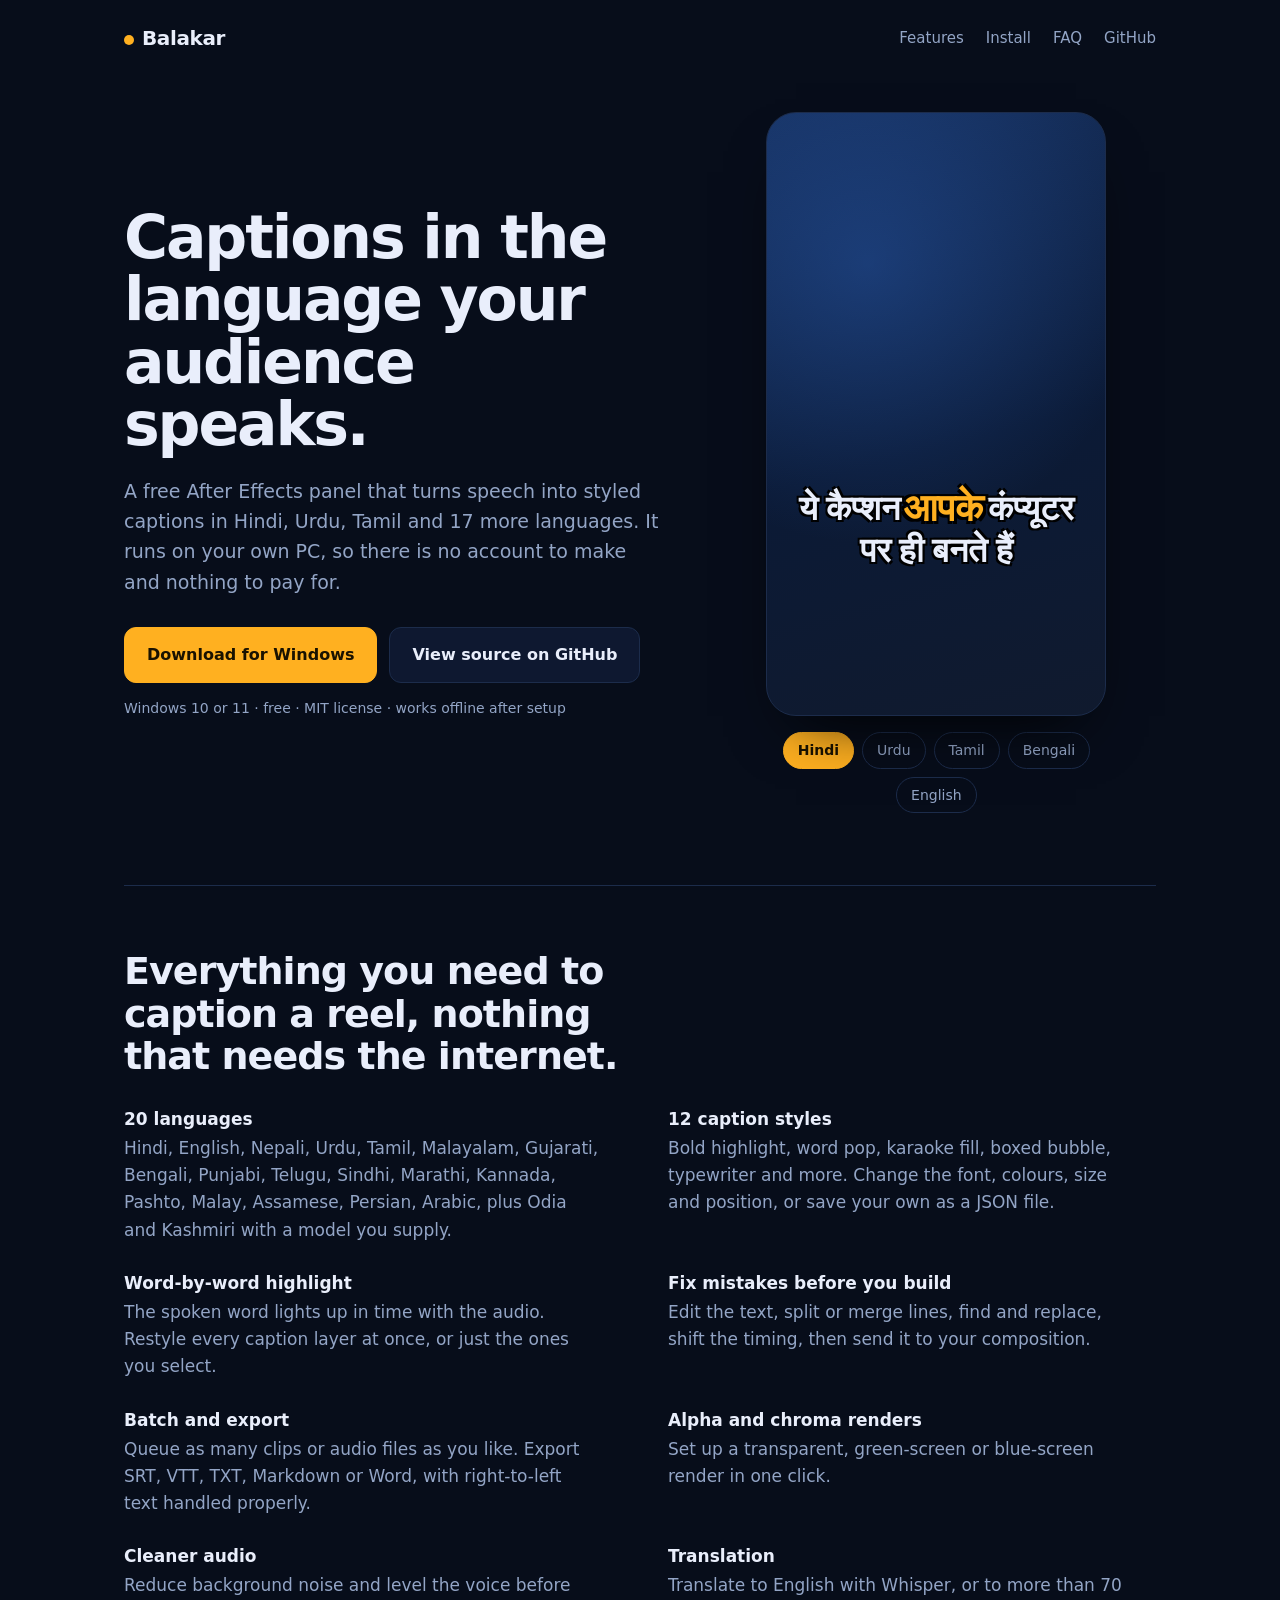
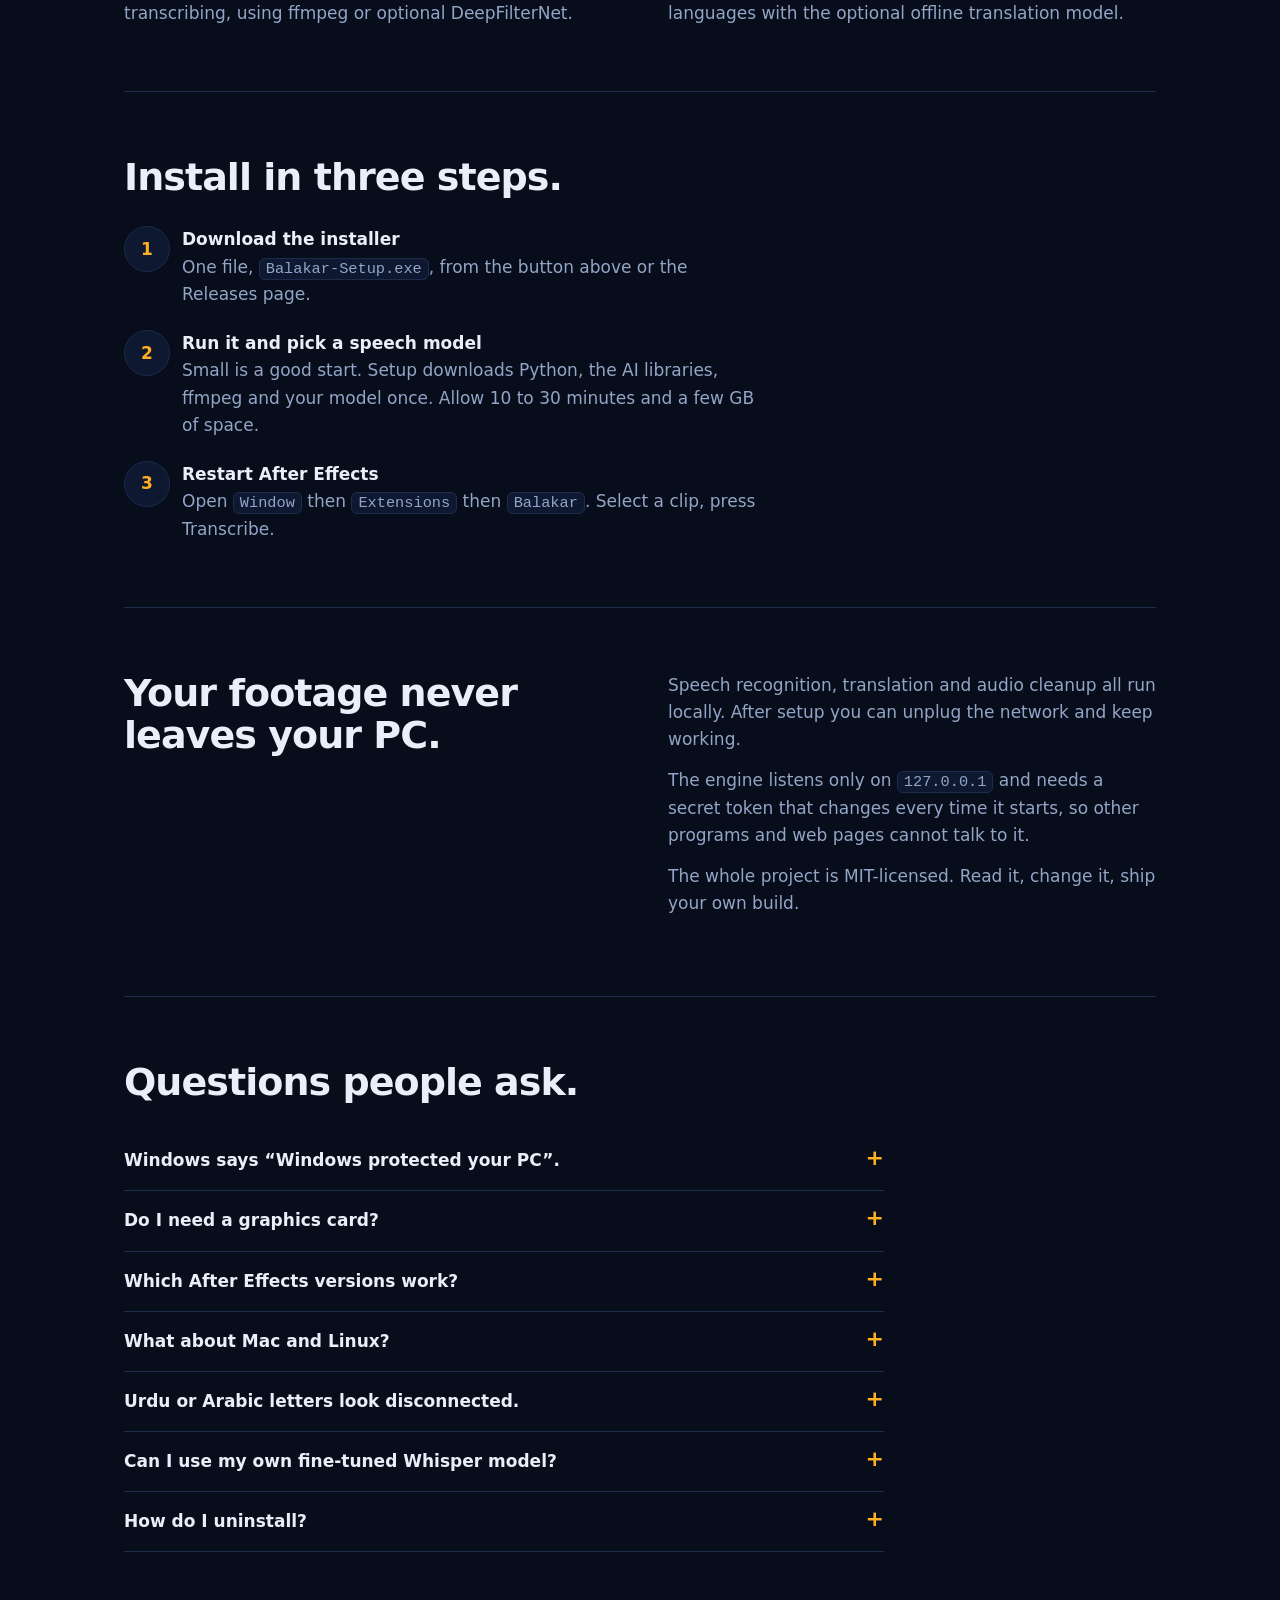
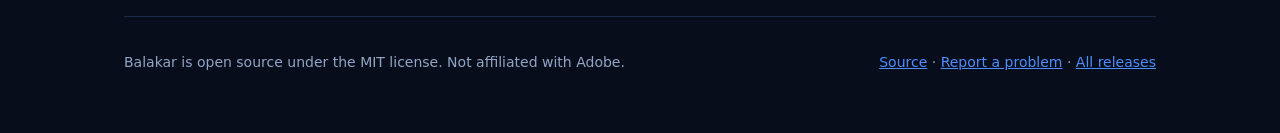
==== website/index.html @ ee0b7643 "Balakar 1.0.0" ====
<!DOCTYPE html>
<html lang="en">
<head>
<meta charset="utf-8">
<meta name="viewport" content="width=device-width, initial-scale=1">
<title>Balakar - free captions for After Effects in 20 languages</title>
<meta name="description" content="Open-source After Effects panel that makes captions in Hindi, Urdu, Tamil and 17 more languages. Runs on your own PC. No account, no API key.">
<link rel="icon" href="data:image/svg+xml,%3Csvg xmlns='http://www.w3.org/2000/svg' viewBox='0 0 32 32'%3E%3Crect width='32' height='32' rx='7' fill='%23070d1a'/%3E%3Crect x='5' y='20' width='22' height='5' rx='2.5' fill='%23ffb020'/%3E%3Crect x='5' y='11' width='13' height='5' rx='2.5' fill='%23e9eefb'/%3E%3C/svg%3E">
<script>
  /* The only line you edit after forking: your GitHub "owner/repo". */
  window.BALAKAR = { repo: "lassi-420/balakar.io" };
</script>
<style>
:root{--ink:#070d1a;--panel:#0e1830;--line:#1c2c4b;--text:#e9eefb;--mut:#93a5c6;--saf:#ffb020;--blue:#4c8dff;
  --sans:ui-sans-serif,system-ui,"Segoe UI","Nirmala UI","Noto Sans","Noto Sans Devanagari","Noto Sans Tamil","Noto Sans Bengali","Noto Naskh Arabic","Segoe UI Historic",sans-serif;
  --mono:ui-monospace,"Cascadia Mono",Consolas,monospace}
*{box-sizing:border-box}html{scroll-behavior:smooth}
body{margin:0;background:var(--ink);color:var(--text);font:17px/1.6 var(--sans);-webkit-font-smoothing:antialiased}
a{color:var(--blue)}a:hover{color:#8db6ff}
:focus-visible{outline:3px solid var(--saf);outline-offset:3px;border-radius:6px}
.wrap{max-width:1080px;margin:0 auto;padding:0 24px}
header.top{display:flex;justify-content:space-between;align-items:center;padding:22px 0}
.brand{font-weight:800;font-size:20px;letter-spacing:-.02em;color:var(--text);text-decoration:none}
.brand i{display:inline-block;width:10px;height:10px;border-radius:50%;background:var(--saf);margin-right:8px}
nav a{color:var(--mut);text-decoration:none;margin-left:22px;font-size:15px}nav a:hover{color:var(--text)}
.hero{display:grid;grid-template-columns:1.1fr .9fr;gap:56px;align-items:center;padding:36px 0 72px}
h1{font-size:clamp(36px,5.2vw,60px);line-height:1.04;letter-spacing:-.035em;margin:0 0 20px;font-weight:800;max-width:14ch}
.lede{font-size:19px;color:var(--mut);max-width:46ch;margin:0 0 30px}
.cta{display:flex;flex-wrap:wrap;gap:12px;align-items:center}
.btn{display:inline-block;padding:14px 22px;border-radius:12px;font-weight:700;text-decoration:none;font-size:16px;border:1px solid var(--line);color:var(--text);background:var(--panel)}
.btn:hover{border-color:var(--blue);color:var(--text)}
.btn.main{background:var(--saf);border-color:var(--saf);color:#1a1200}.btn.main:hover{background:#ffc04d;color:#1a1200}
.fine{color:var(--mut);font-size:14px;margin:14px 0 0}
.stage{justify-self:center;width:100%;max-width:340px}
.phone{position:relative;aspect-ratio:9/16;border-radius:30px;border:1px solid var(--line);overflow:hidden;
  background:linear-gradient(165deg,#16305e 0%,#0b1a36 55%,#101a2e 100%);box-shadow:0 30px 60px -30px #000}
.phone::before{content:"";position:absolute;inset:0;background:radial-gradient(circle at 30% 25%,#2a5fb866,transparent 55%)}
.cap{position:absolute;left:6%;right:6%;top:62%;text-align:center;font-weight:800;font-size:clamp(24px,3.6vw,34px);line-height:1.25;
  text-shadow:0 0 0 #000,2px 2px 0 #000,-2px -2px 0 #000,2px -2px 0 #000,-2px 2px 0 #000;transition:none}
.cap span{display:inline-block;margin:0 .12em;transition:color .12s,transform .12s}
.cap span.on{color:var(--saf);transform:scale(1.12)}
.chips{display:flex;flex-wrap:wrap;gap:8px;margin-top:16px;justify-content:center}
.chips button{font:inherit;font-size:14px;color:var(--mut);background:transparent;border:1px solid var(--line);border-radius:999px;padding:6px 14px;cursor:pointer}
.chips button[aria-pressed=true]{color:#1a1200;background:var(--saf);border-color:var(--saf);font-weight:700}
section{padding:64px 0;border-top:1px solid var(--line)}
h2{font-size:clamp(26px,3.4vw,38px);letter-spacing:-.025em;line-height:1.12;margin:0 0 28px;max-width:20ch}
dl.feat{display:grid;grid-template-columns:repeat(2,1fr);gap:26px 56px;margin:0}
dl.feat dt{font-weight:700;margin-bottom:2px}dl.feat dd{margin:0;color:var(--mut);max-width:44ch}
ol.steps{margin:0;padding:0;list-style:none;display:grid;gap:22px;max-width:640px;counter-reset:s}
ol.steps li{counter-increment:s;display:grid;grid-template-columns:44px 1fr;gap:14px}
ol.steps li::before{content:counter(s);width:44px;height:44px;border-radius:50%;display:grid;place-items:center;font-weight:800;background:var(--panel);border:1px solid var(--line);color:var(--saf)}
ol.steps b{display:block}ol.steps span{color:var(--mut)}
.split{display:grid;grid-template-columns:1fr 1fr;gap:56px}
.split p{color:var(--mut);margin:0 0 14px;max-width:46ch}
.langs{columns:2;margin:0;padding:0;list-style:none;color:var(--mut)}.langs li{padding:2px 0}
code,kbd{font-family:var(--mono);font-size:.9em;background:var(--panel);border:1px solid var(--line);border-radius:6px;padding:1px 6px}
details{border-bottom:1px solid var(--line);padding:16px 0;max-width:760px}
summary{cursor:pointer;font-weight:700;list-style:none;display:flex;justify-content:space-between;gap:16px}
summary::-webkit-details-marker{display:none}summary::after{content:"+";color:var(--saf);font-size:22px;line-height:1}
details[open] summary::after{content:"\2212"}details p{color:var(--mut);margin:10px 0 0}
footer{border-top:1px solid var(--line);padding:34px 0 60px;color:var(--mut);font-size:14px;display:flex;flex-wrap:wrap;gap:12px 28px;justify-content:space-between}
.sr{position:absolute;width:1px;height:1px;overflow:hidden;clip:rect(0 0 0 0)}
@media(max-width:820px){.hero,.split{grid-template-columns:1fr;gap:40px}dl.feat{grid-template-columns:1fr}nav a:not(.keep){display:none}}
@media(prefers-reduced-motion:reduce){.cap span{transition:none}}
</style>
</head>
<body>
<div class="wrap">
  <header class="top">
    <a class="brand" href="#"><i></i>Balakar</a>
    <nav><a href="#features">Features</a><a href="#install">Install</a><a href="#faq">FAQ</a><a class="keep" data-gh href="#">GitHub</a></nav>
  </header>

  <main>
  <div class="hero">
    <div>
      <h1>Captions in the language your audience speaks.</h1>
      <p class="lede">A free After Effects panel that turns speech into styled captions in Hindi, Urdu, Tamil and 17 more languages. It runs on your own PC, so there is no account to make and nothing to pay for.</p>
      <div class="cta">
        <a class="btn main" id="dl" href="#">Download for Windows</a>
        <a class="btn" data-gh href="#">View source on GitHub</a>
      </div>
      <p class="fine" id="dlinfo">Windows 10 or 11 &middot; free &middot; MIT license &middot; works offline after setup</p>
    </div>
    <div class="stage">
      <div class="phone" aria-hidden="true"><div class="cap" id="cap" dir="auto"></div></div>
      <div class="chips" role="group" aria-label="Preview language" id="chips"></div>
      <p class="sr">Preview of captions with the spoken word highlighted, shown in Hindi, Urdu, Tamil, Bengali and English.</p>
    </div>
  </div>

  <section id="features">
    <h2>Everything you need to caption a reel, nothing that needs the internet.</h2>
    <dl class="feat">
      <div><dt>20 languages</dt><dd>Hindi, English, Nepali, Urdu, Tamil, Malayalam, Gujarati, Bengali, Punjabi, Telugu, Sindhi, Marathi, Kannada, Pashto, Malay, Assamese, Persian, Arabic, plus Odia and Kashmiri with a model you supply.</dd></div>
      <div><dt>12 caption styles</dt><dd>Bold highlight, word pop, karaoke fill, boxed bubble, typewriter and more. Change the font, colours, size and position, or save your own as a JSON file.</dd></div>
      <div><dt>Word-by-word highlight</dt><dd>The spoken word lights up in time with the audio. Restyle every caption layer at once, or just the ones you select.</dd></div>
      <div><dt>Fix mistakes before you build</dt><dd>Edit the text, split or merge lines, find and replace, shift the timing, then send it to your composition.</dd></div>
      <div><dt>Batch and export</dt><dd>Queue as many clips or audio files as you like. Export SRT, VTT, TXT, Markdown or Word, with right-to-left text handled properly.</dd></div>
      <div><dt>Alpha and chroma renders</dt><dd>Set up a transparent, green-screen or blue-screen render in one click.</dd></div>
      <div><dt>Cleaner audio</dt><dd>Reduce background noise and level the voice before transcribing, using ffmpeg or optional DeepFilterNet.</dd></div>
      <div><dt>Translation</dt><dd>Translate to English with Whisper, or to more than 70 languages with the optional offline translation model.</dd></div>
    </dl>
  </section>

  <section id="install">
    <h2>Install in three steps.</h2>
    <ol class="steps">
      <li><div><b>Download the installer</b><span>One file, <code>Balakar-Setup.exe</code>, from the button above or the Releases page.</span></div></li>
      <li><div><b>Run it and pick a speech model</b><span>Small is a good start. Setup downloads Python, the AI libraries, ffmpeg and your model once. Allow 10 to 30 minutes and a few GB of space.</span></div></li>
      <li><div><b>Restart After Effects</b><span>Open <kbd>Window</kbd> then <kbd>Extensions</kbd> then <kbd>Balakar</kbd>. Select a clip, press Transcribe.</span></div></li>
    </ol>
  </section>

  <section id="privacy">
    <div class="split">
      <div><h2>Your footage never leaves your PC.</h2></div>
      <div>
        <p>Speech recognition, translation and audio cleanup all run locally. After setup you can unplug the network and keep working.</p>
        <p>The engine listens only on <code>127.0.0.1</code> and needs a secret token that changes every time it starts, so other programs and web pages cannot talk to it.</p>
        <p>The whole project is MIT-licensed. Read it, change it, ship your own build.</p>
      </div>
    </div>
  </section>

  <section id="faq">
    <h2>Questions people ask.</h2>
    <details><summary>Windows says &ldquo;Windows protected your PC&rdquo;.</summary><p>The installer is not code-signed yet, so SmartScreen warns about any new unsigned file. Choose More info, then Run anyway. You can check the file against the SHA-256 listed on the release page, or build it yourself from the source.</p></details>
    <details><summary>Do I need a graphics card?</summary><p>No. The Small model works on a normal CPU. An NVIDIA card makes transcription much faster and lets you use the Large v3 turbo model comfortably.</p></details>
    <details><summary>Which After Effects versions work?</summary><p>Any version that supports CEP panels (2020 and later). The installer turns on the per-user setting that lets After Effects load unsigned panels.</p></details>
    <details><summary>What about Mac and Linux?</summary><p>The installer is Windows-only for now. The engine and panel are plain Python and JavaScript, so a Mac build is a good first contribution.</p></details>
    <details><summary>Urdu or Arabic letters look disconnected.</summary><p>In After Effects, open Preferences, Type, and set Text Engine to South Asian and Middle Eastern. Also pick a font that supports the script.</p></details>
    <details><summary>Can I use my own fine-tuned Whisper model?</summary><p>Yes. Add its folder under <code>model_overrides</code> in <code>engine/config.json</code>, one entry per language. This is how Odia and Kashmiri are supported.</p></details>
    <details><summary>How do I uninstall?</summary><p>Settings, Apps, Balakar, Uninstall. It removes the panel, the engine, the models and the startup entry.</p></details>
  </section>
  </main>

  <footer>
    <span>Balakar is open source under the MIT license. Not affiliated with Adobe.</span>
    <span><a data-gh href="#">Source</a> &middot; <a id="issues" href="#">Report a problem</a> &middot; <a id="rel" href="#">All releases</a></span>
  </footer>
</div>

<script>
(function () {
  var repo = (window.BALAKAR || {}).repo || "";
  var gh = "https://github.com/" + repo;
  document.querySelectorAll("[data-gh]").forEach(function (a) { a.href = gh; });
  document.getElementById("issues").href = gh + "/issues";
  document.getElementById("rel").href = gh + "/releases";
  var dl = document.getElementById("dl"); dl.href = gh + "/releases/latest/download/Balakar-Setup.exe";
  fetch("https://api.github.com/repos/" + repo + "/releases/latest").then(function (r) { return r.ok ? r.json() : null; }).then(function (j) {
    if (!j) { dl.href = gh + "/releases"; return; }
    var a = (j.assets || []).filter(function (x) { return /Setup\.exe$/i.test(x.name); })[0];
    if (a) document.getElementById("dlinfo").textContent = j.tag_name + " \u00b7 " + (a.size / 1048576).toFixed(0) + " MB installer \u00b7 Windows 10 or 11 \u00b7 free \u00b7 works offline after setup";
  }).catch(function () {});

  var demos = [
    { n: "Hindi", t: "ये कैप्शन आपके कंप्यूटर पर ही बनते हैं" },
    { n: "Urdu", t: "یہ کیپشن آپ کے کمپیوٹر پر ہی بنتے ہیں" },
    { n: "Tamil", t: "இந்த தலைப்புகள் உங்கள் கணினியிலேயே உருவாகின்றன" },
    { n: "Bengali", t: "এই ক্যাপশন আপনার কম্পিউটারেই তৈরি হয়" },
    { n: "English", t: "These captions are made on your own computer" }
  ];
  var cap = document.getElementById("cap"), chips = document.getElementById("chips"), cur = 0, idx = 0, timer = null;
  var reduce = window.matchMedia && matchMedia("(prefers-reduced-motion: reduce)").matches;
  function show(i) {
    cur = i; idx = 0; cap.innerHTML = "";
    demos[i].t.split(" ").forEach(function (w) { var s = document.createElement("span"); s.textContent = w; cap.appendChild(s); });
    [].forEach.call(chips.children, function (b, k) { b.setAttribute("aria-pressed", k === i); });
    tick(true);
  }
  function tick(first) {
    var w = cap.children; if (!w.length) return;
    if (!first) idx = (idx + 1) % w.length;
    [].forEach.call(w, function (s, k) { s.className = k === idx ? "on" : ""; });
  }
  demos.forEach(function (d, i) { var b = document.createElement("button"); b.type = "button"; b.textContent = d.n; b.onclick = function () { show(i); }; chips.appendChild(b); });
  show(0);
  if (!reduce) timer = setInterval(tick, 480);
})();
</script>
</body>
</html>
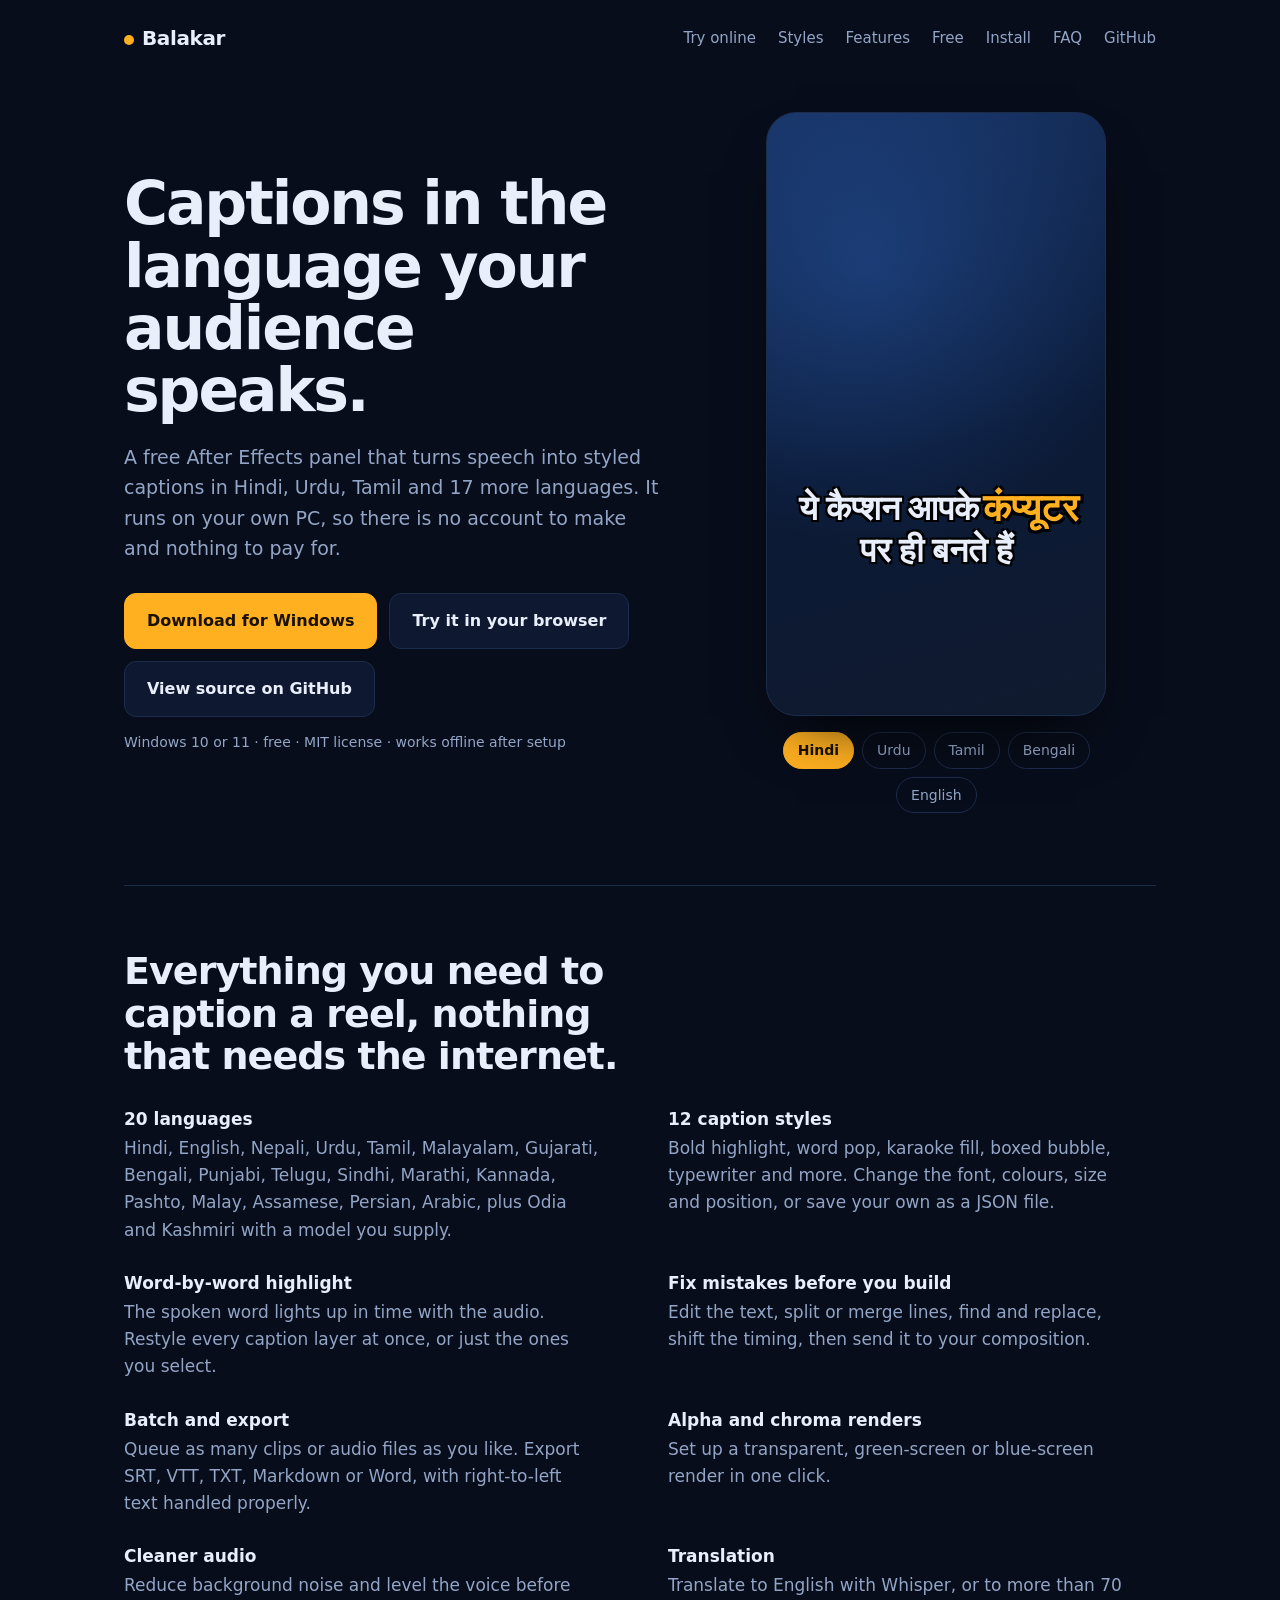
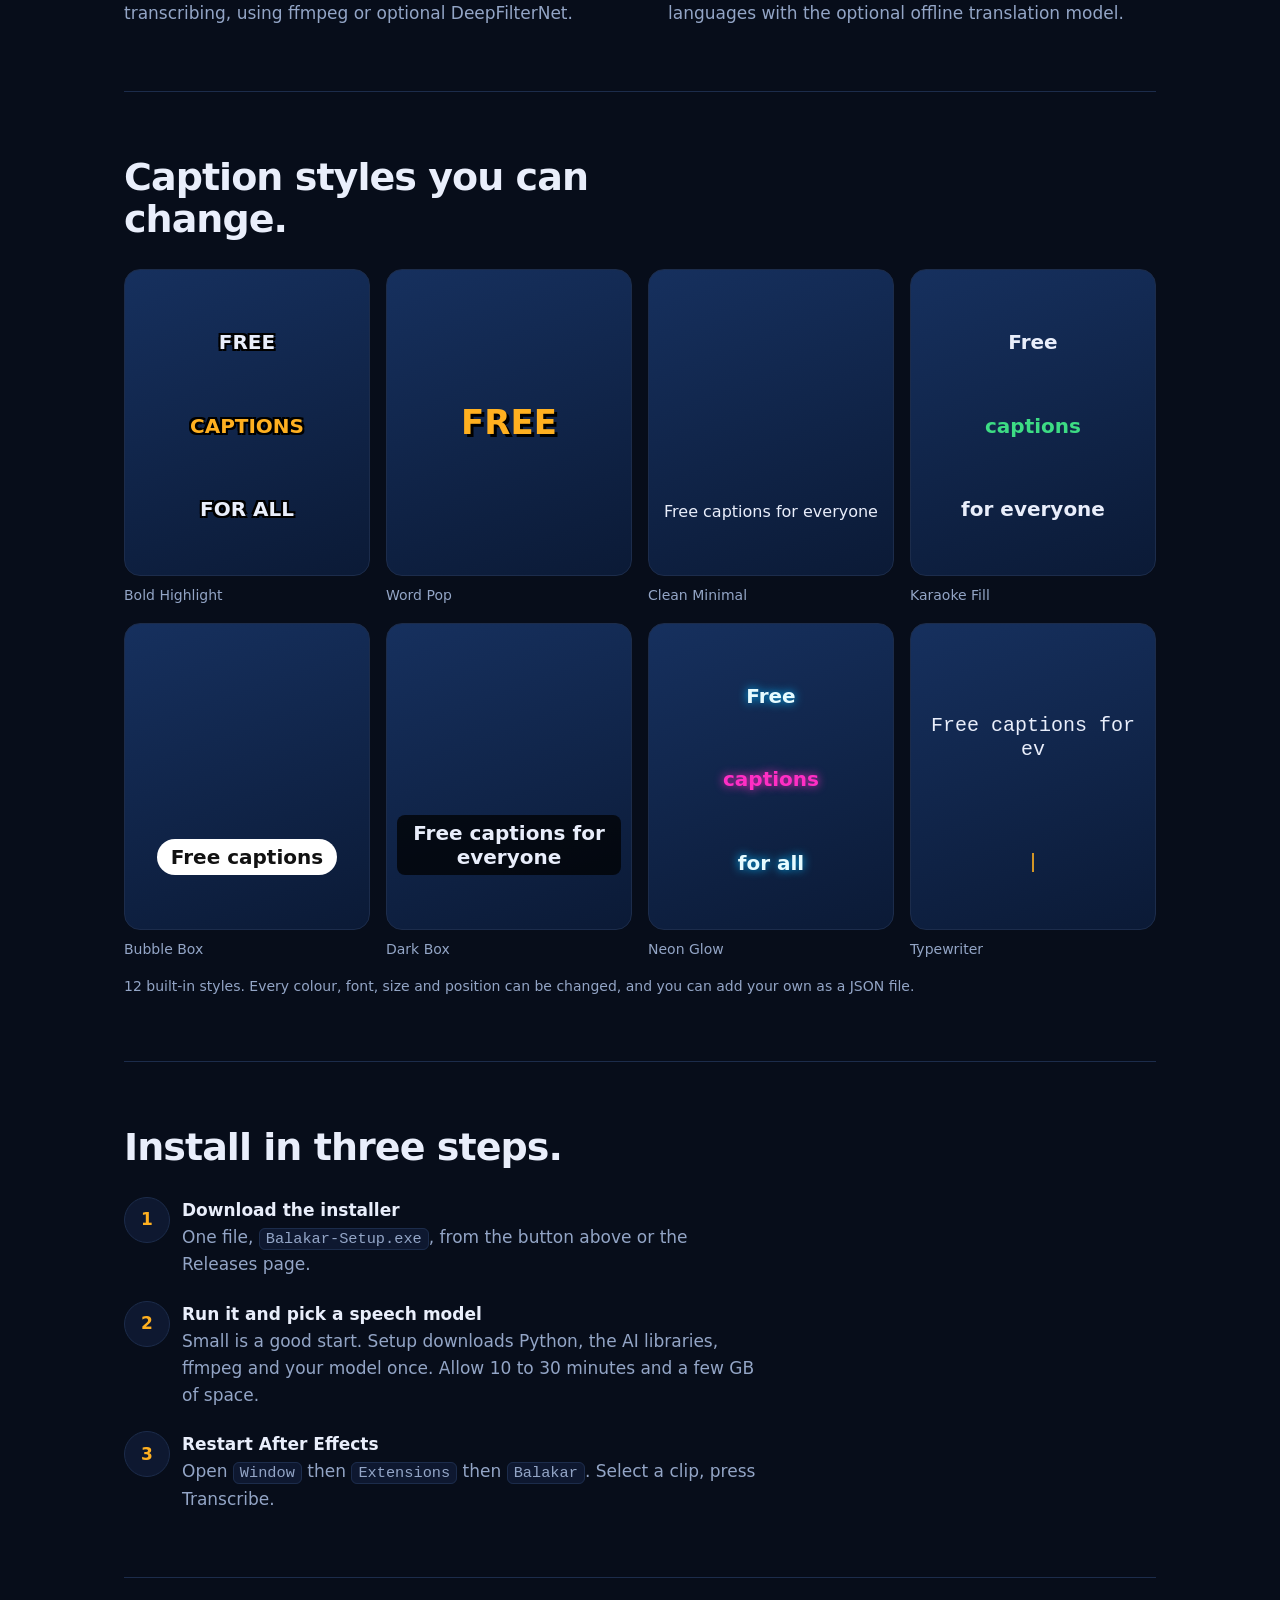
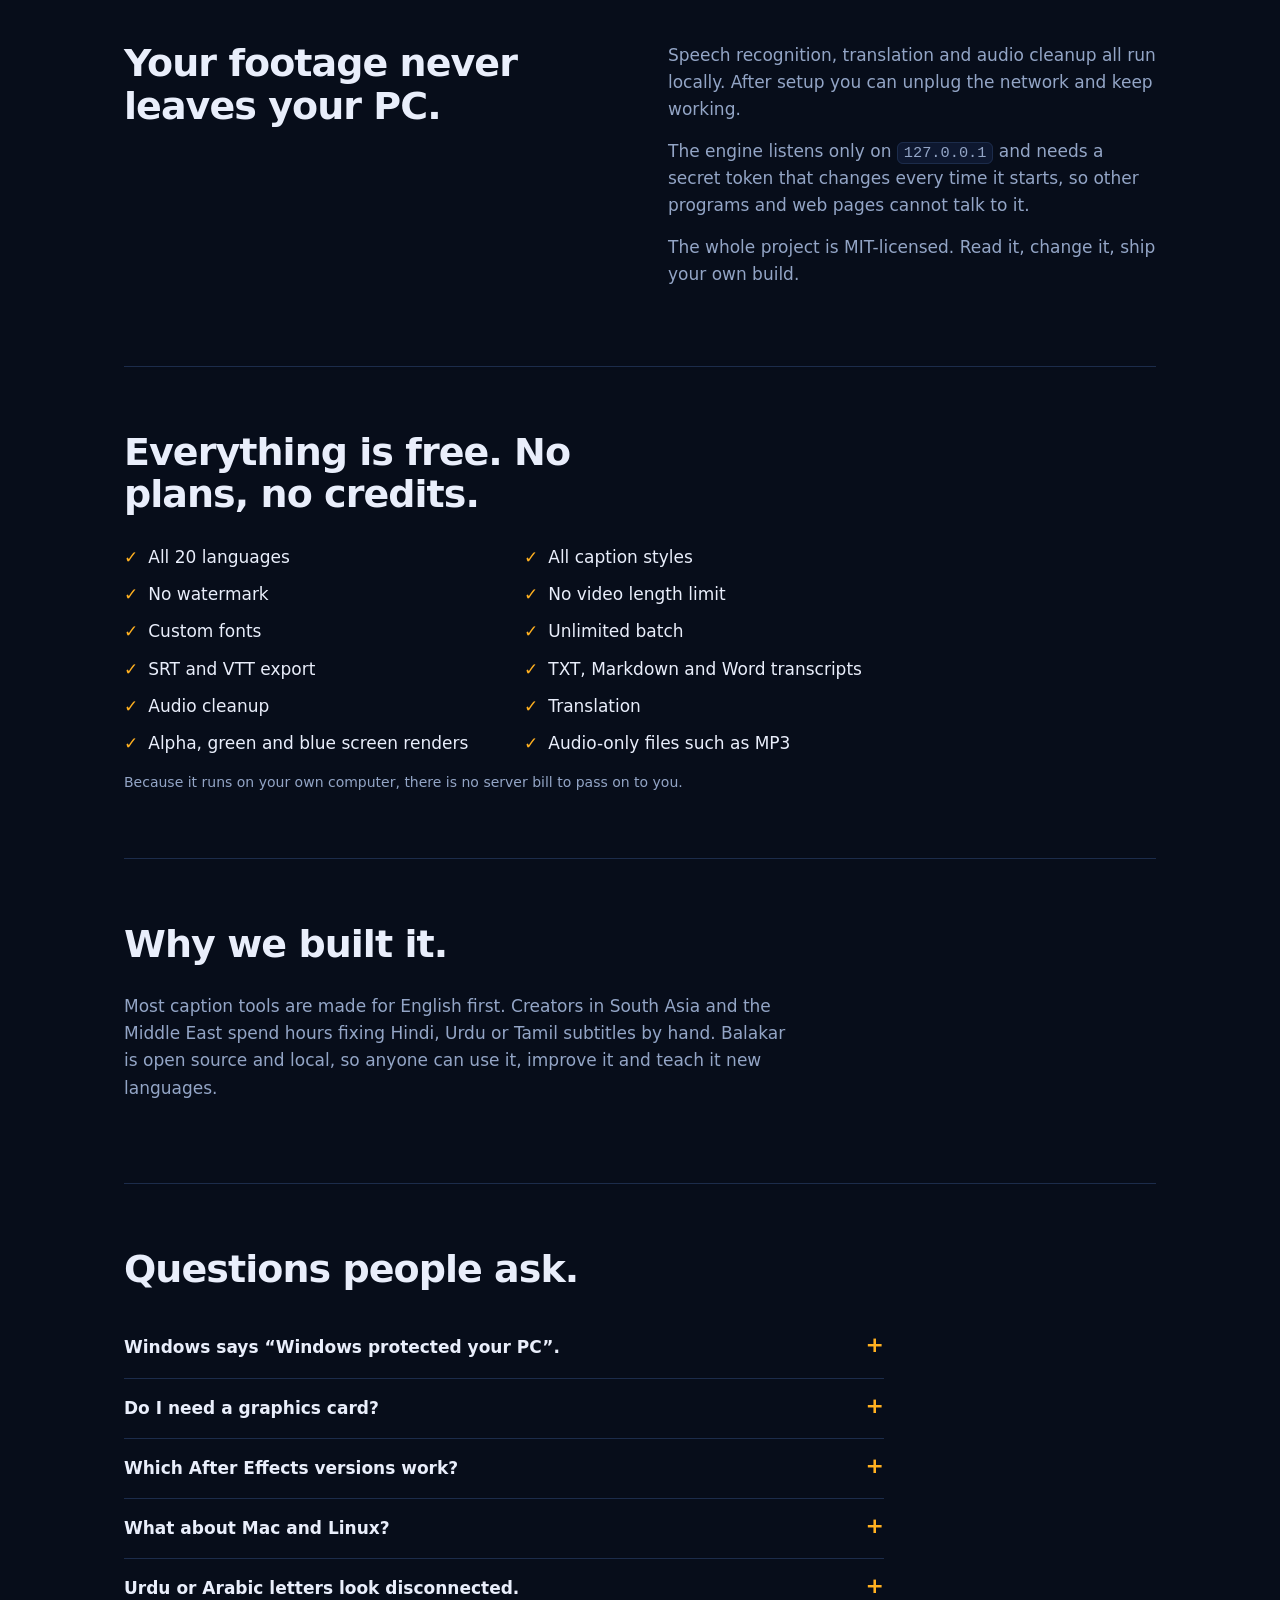
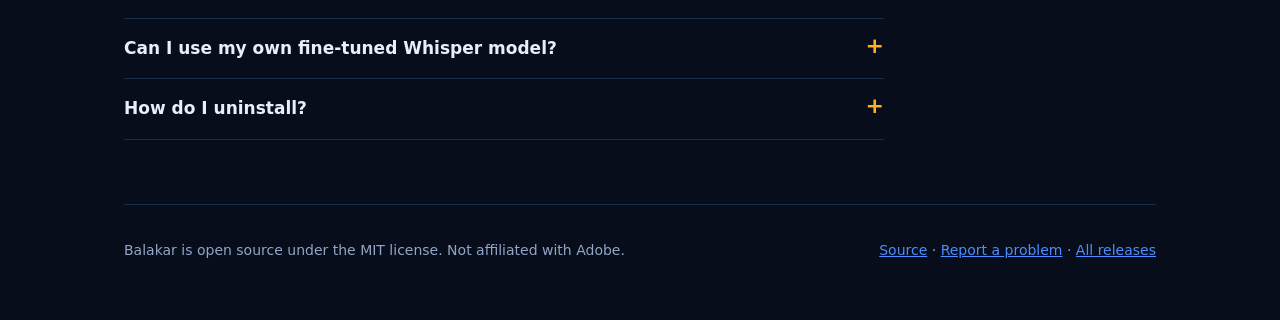
==== commit 822de6de: "Add files via upload" ====
--- a/website/index.html
+++ b/website/index.html
@@ -62,13 +62,21 @@
 .sr{position:absolute;width:1px;height:1px;overflow:hidden;clip:rect(0 0 0 0)}
 @media(max-width:820px){.hero,.split{grid-template-columns:1fr;gap:40px}dl.feat{grid-template-columns:1fr}nav a:not(.keep){display:none}}
 @media(prefers-reduced-motion:reduce){.cap span{transition:none}}
+.tiles{display:grid;grid-template-columns:repeat(4,1fr);gap:16px}.tile{margin:0}
+.tile div{aspect-ratio:4/5;border-radius:16px;border:1px solid var(--line);background:linear-gradient(160deg,#16305e,#0b1a36);display:grid;place-items:end center;padding:0 10px 22%;text-align:center;font-weight:800;font-size:20px;line-height:1.2}
+.tile figcaption{margin-top:8px;font-size:14px;color:var(--mut)}.tile b{color:var(--saf)}
+.t1{text-transform:uppercase;text-shadow:2px 2px 0 #000,-2px -2px 0 #000,2px -2px 0 #000,-2px 2px 0 #000}.t2{font-size:34px!important;align-content:center;padding:0!important;text-transform:uppercase;text-shadow:3px 3px 0 #000}
+.t3{font-weight:500!important;font-size:16px!important}.t4 b{color:#3ddc84}.t5 span{background:#fff;color:#111;border-radius:20px;padding:6px 14px}
+.t6 span{background:#000b;border-radius:8px;padding:6px 12px;font-weight:600}.t7{color:#e6fbff;text-shadow:0 0 10px #00b7ff}.t7 b{color:#ff2ec4;text-shadow:0 0 10px #ff2ec4}.t8{font-family:var(--mono);font-weight:500!important}.t8::after{content:"|";color:var(--saf)}
+.free{display:grid;grid-template-columns:1fr 1fr;gap:10px 40px;list-style:none;padding:0;margin:0;max-width:760px}.free li::before{content:"\2713";color:var(--saf);margin-right:10px;font-weight:800}
+.why p{color:var(--mut);max-width:62ch}@media(max-width:820px){.tiles{grid-template-columns:repeat(2,1fr)}.free{grid-template-columns:1fr}}
 </style>
 </head>
 <body>
 <div class="wrap">
   <header class="top">
     <a class="brand" href="#"><i></i>Balakar</a>
-    <nav><a href="#features">Features</a><a href="#install">Install</a><a href="#faq">FAQ</a><a class="keep" data-gh href="#">GitHub</a></nav>
+    <nav><a href="app.html">Try online</a><a href="#styles">Styles</a><a href="#features">Features</a><a href="#free">Free</a><a href="#install">Install</a><a href="#faq">FAQ</a><a class="keep" data-gh href="#">GitHub</a></nav>
   </header>
 
   <main>
@@ -78,7 +86,7 @@
       <p class="lede">A free After Effects panel that turns speech into styled captions in Hindi, Urdu, Tamil and 17 more languages. It runs on your own PC, so there is no account to make and nothing to pay for.</p>
       <div class="cta">
         <a class="btn main" id="dl" href="#">Download for Windows</a>
-        <a class="btn" data-gh href="#">View source on GitHub</a>
+        <a class="btn" href="app.html">Try it in your browser</a><a class="btn" data-gh href="#">View source on GitHub</a>
       </div>
       <p class="fine" id="dlinfo">Windows 10 or 11 &middot; free &middot; MIT license &middot; works offline after setup</p>
     </div>
@@ -103,6 +111,7 @@
     </dl>
   </section>
 
+  <section id="styles"><h2>Caption styles you can change.</h2><div class="tiles"><figure class="tile"><div class="t1" aria-hidden="true">FREE <b>CAPTIONS</b> FOR ALL</div><figcaption>Bold Highlight</figcaption></figure><figure class="tile"><div class="t2" aria-hidden="true"><b>FREE</b></div><figcaption>Word Pop</figcaption></figure><figure class="tile"><div class="t3" aria-hidden="true">Free captions for everyone</div><figcaption>Clean Minimal</figcaption></figure><figure class="tile"><div class="t4" aria-hidden="true">Free <b>captions</b> for everyone</div><figcaption>Karaoke Fill</figcaption></figure><figure class="tile"><div class="t5" aria-hidden="true"><span>Free captions</span></div><figcaption>Bubble Box</figcaption></figure><figure class="tile"><div class="t6" aria-hidden="true"><span>Free captions for everyone</span></div><figcaption>Dark Box</figcaption></figure><figure class="tile"><div class="t7" aria-hidden="true">Free <b>captions</b> for all</div><figcaption>Neon Glow</figcaption></figure><figure class="tile"><div class="t8" aria-hidden="true">Free captions for ev</div><figcaption>Typewriter</figcaption></figure></div><p class="fine">12 built-in styles. Every colour, font, size and position can be changed, and you can add your own as a JSON file.</p></section>
   <section id="install">
     <h2>Install in three steps.</h2>
     <ol class="steps">
@@ -123,6 +132,8 @@
     </div>
   </section>
 
+  <section id="free"><h2>Everything is free. No plans, no credits.</h2><ul class="free"><li>All 20 languages</li><li>All caption styles</li><li>No watermark</li><li>No video length limit</li><li>Custom fonts</li><li>Unlimited batch</li><li>SRT and VTT export</li><li>TXT, Markdown and Word transcripts</li><li>Audio cleanup</li><li>Translation</li><li>Alpha, green and blue screen renders</li><li>Audio-only files such as MP3</li></ul><p class="fine">Because it runs on your own computer, there is no server bill to pass on to you.</p></section>
+  <section id="why" class="why"><h2>Why we built it.</h2><p>Most caption tools are made for English first. Creators in South Asia and the Middle East spend hours fixing Hindi, Urdu or Tamil subtitles by hand. Balakar is open source and local, so anyone can use it, improve it and teach it new languages.</p></section>
   <section id="faq">
     <h2>Questions people ask.</h2>
     <details><summary>Windows says &ldquo;Windows protected your PC&rdquo;.</summary><p>The installer is not code-signed yet, so SmartScreen warns about any new unsigned file. Choose More info, then Run anyway. You can check the file against the SHA-256 listed on the release page, or build it yourself from the source.</p></details>
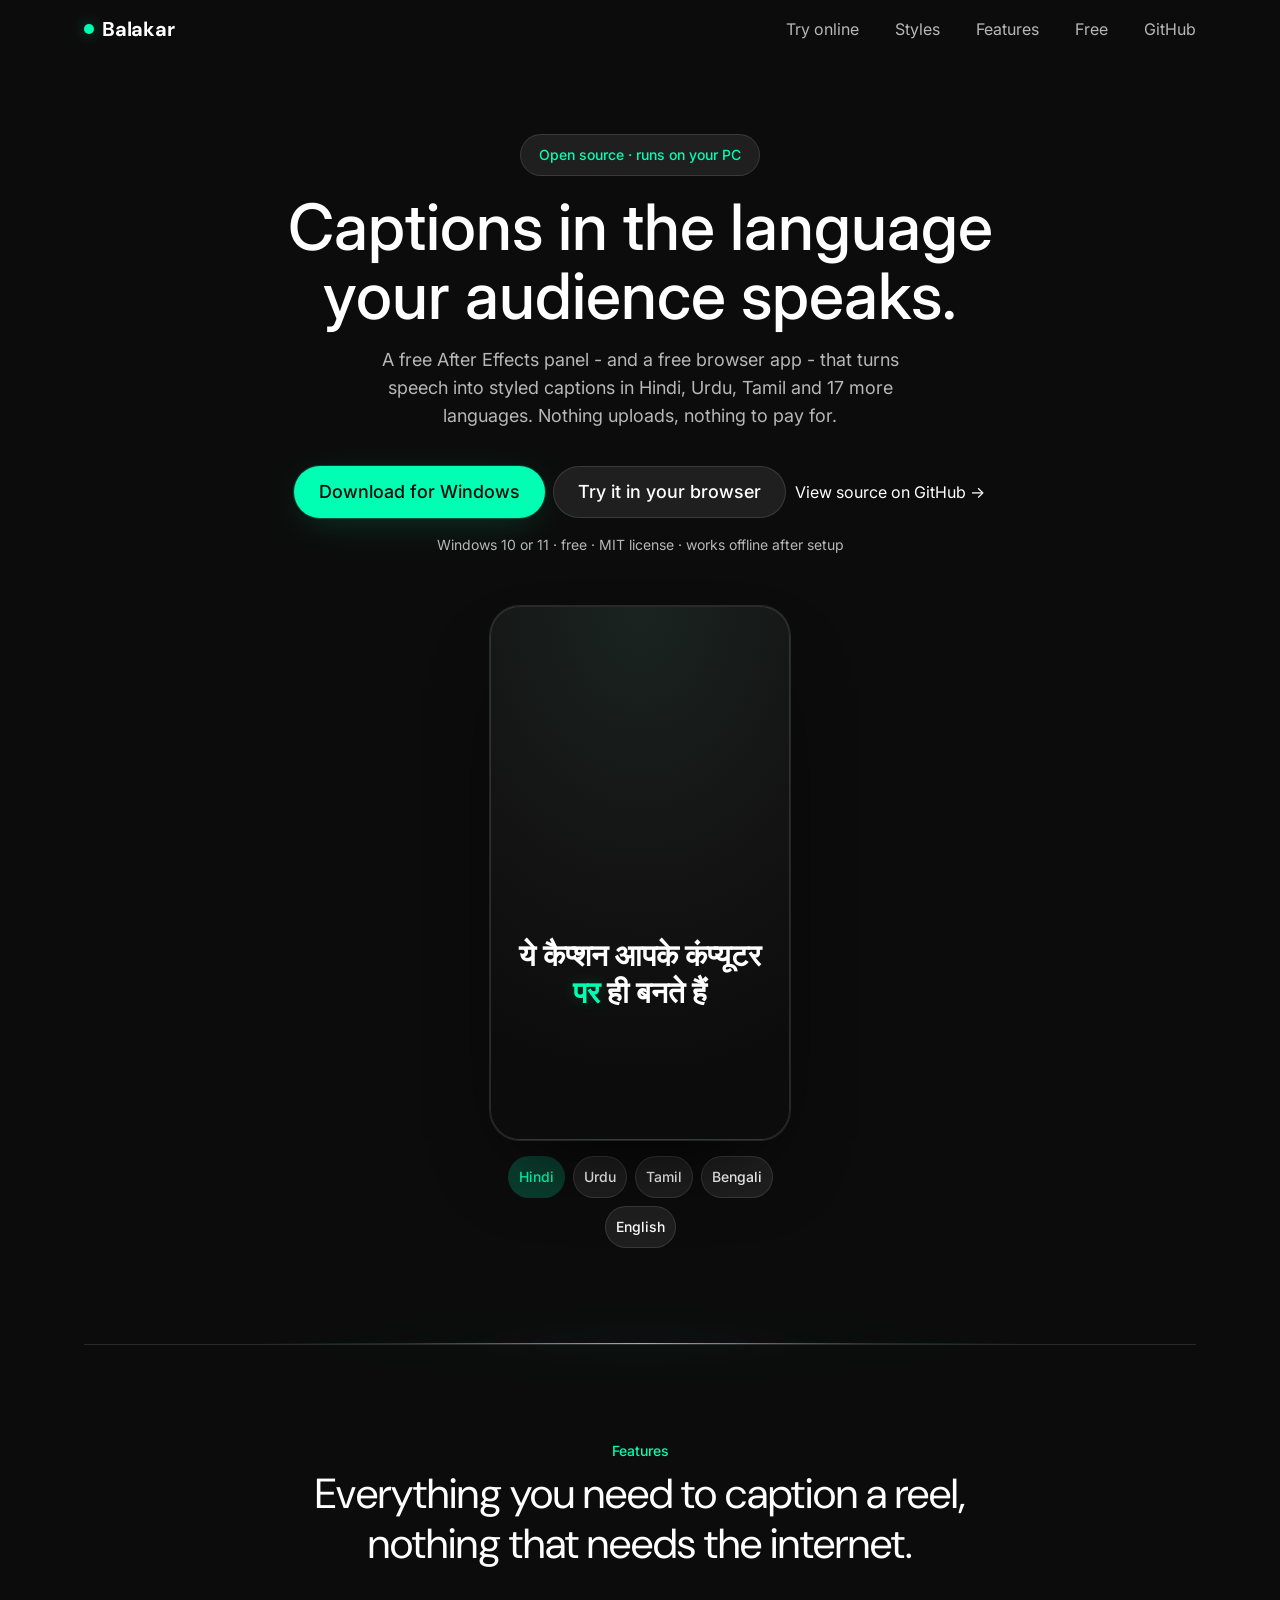
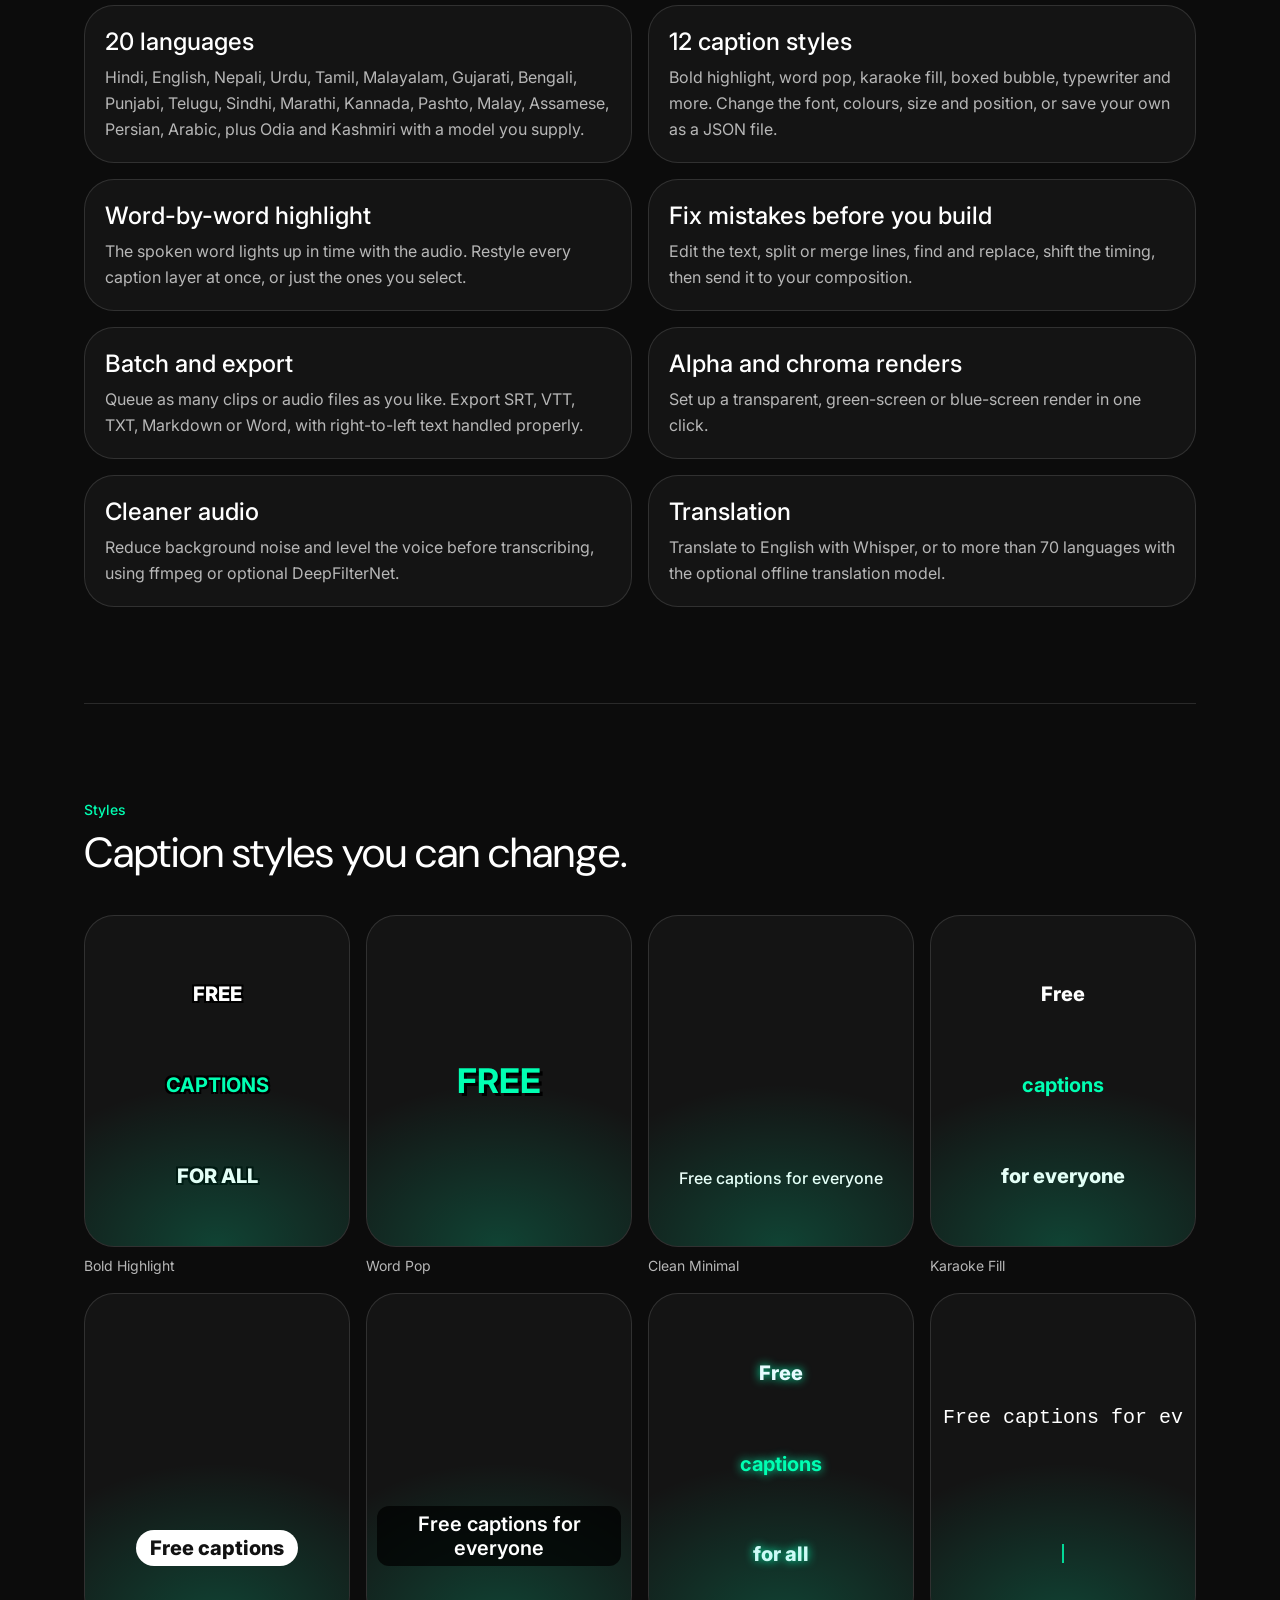
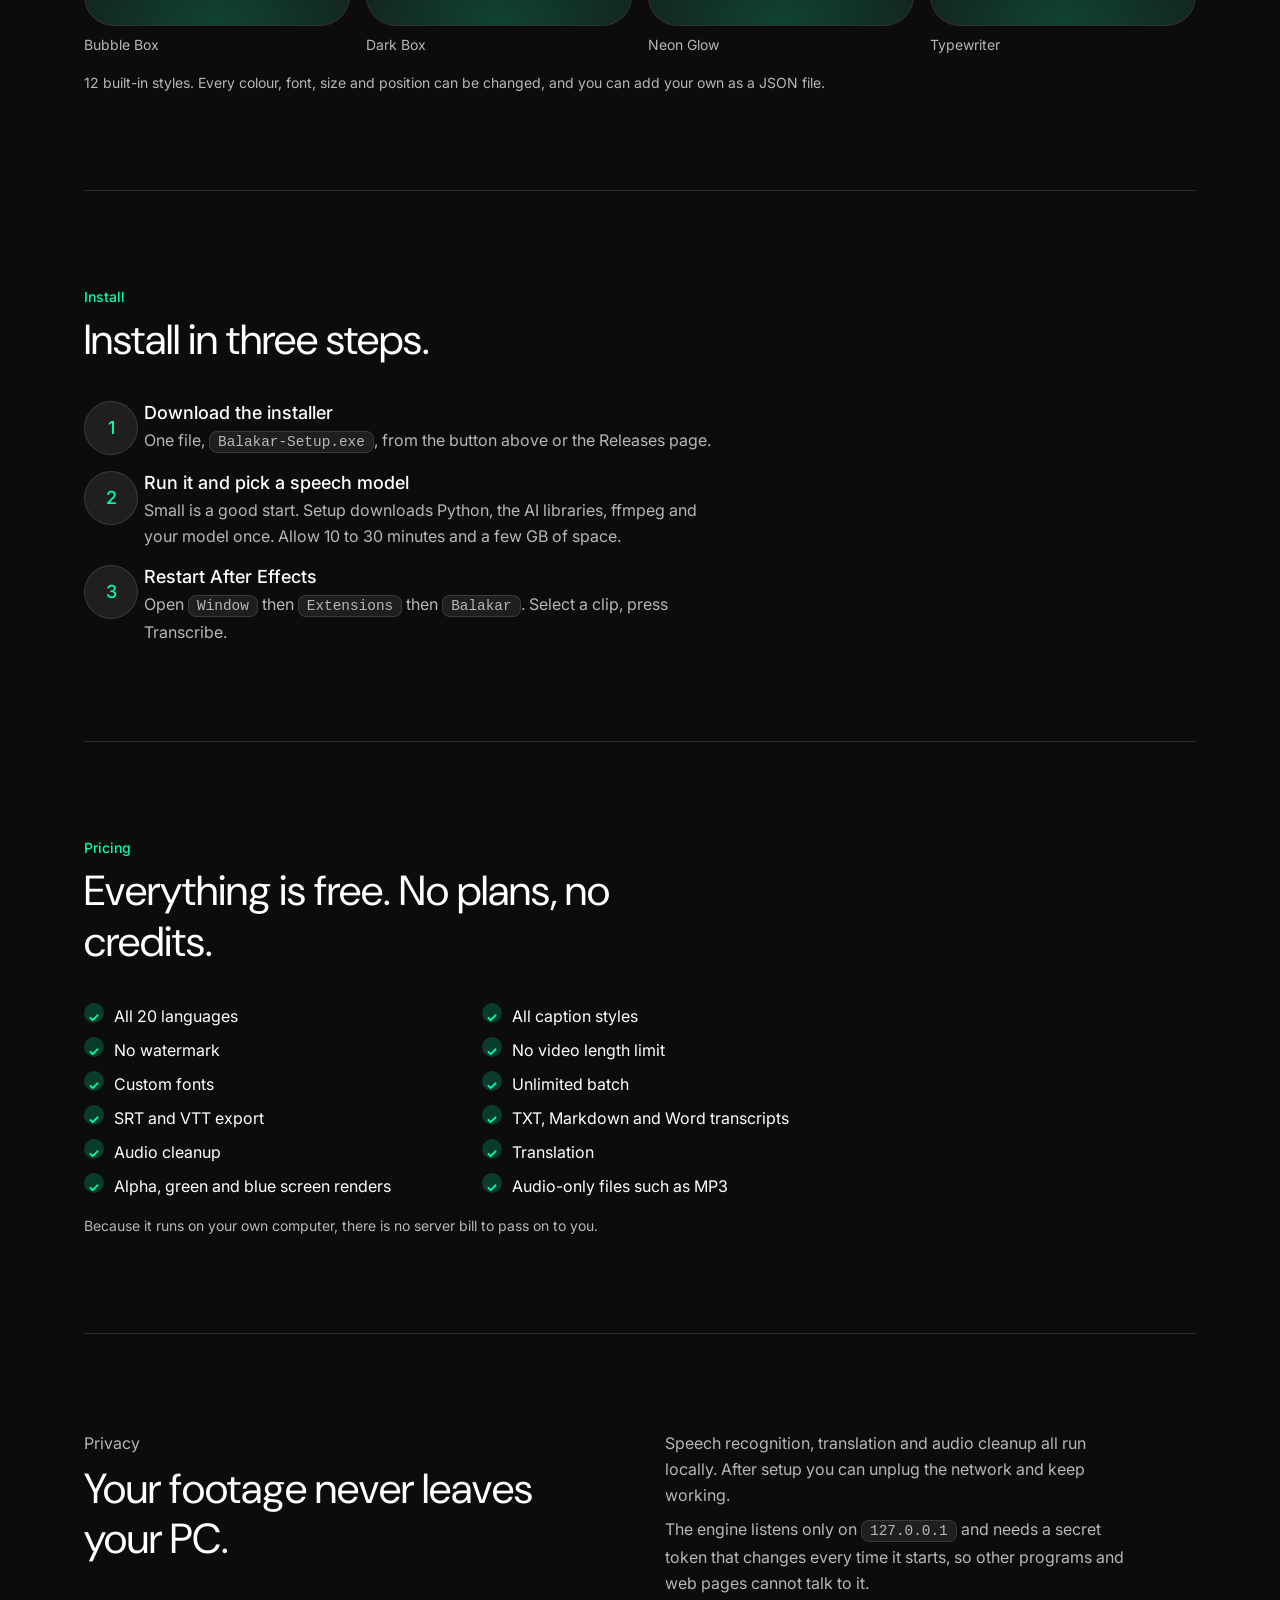
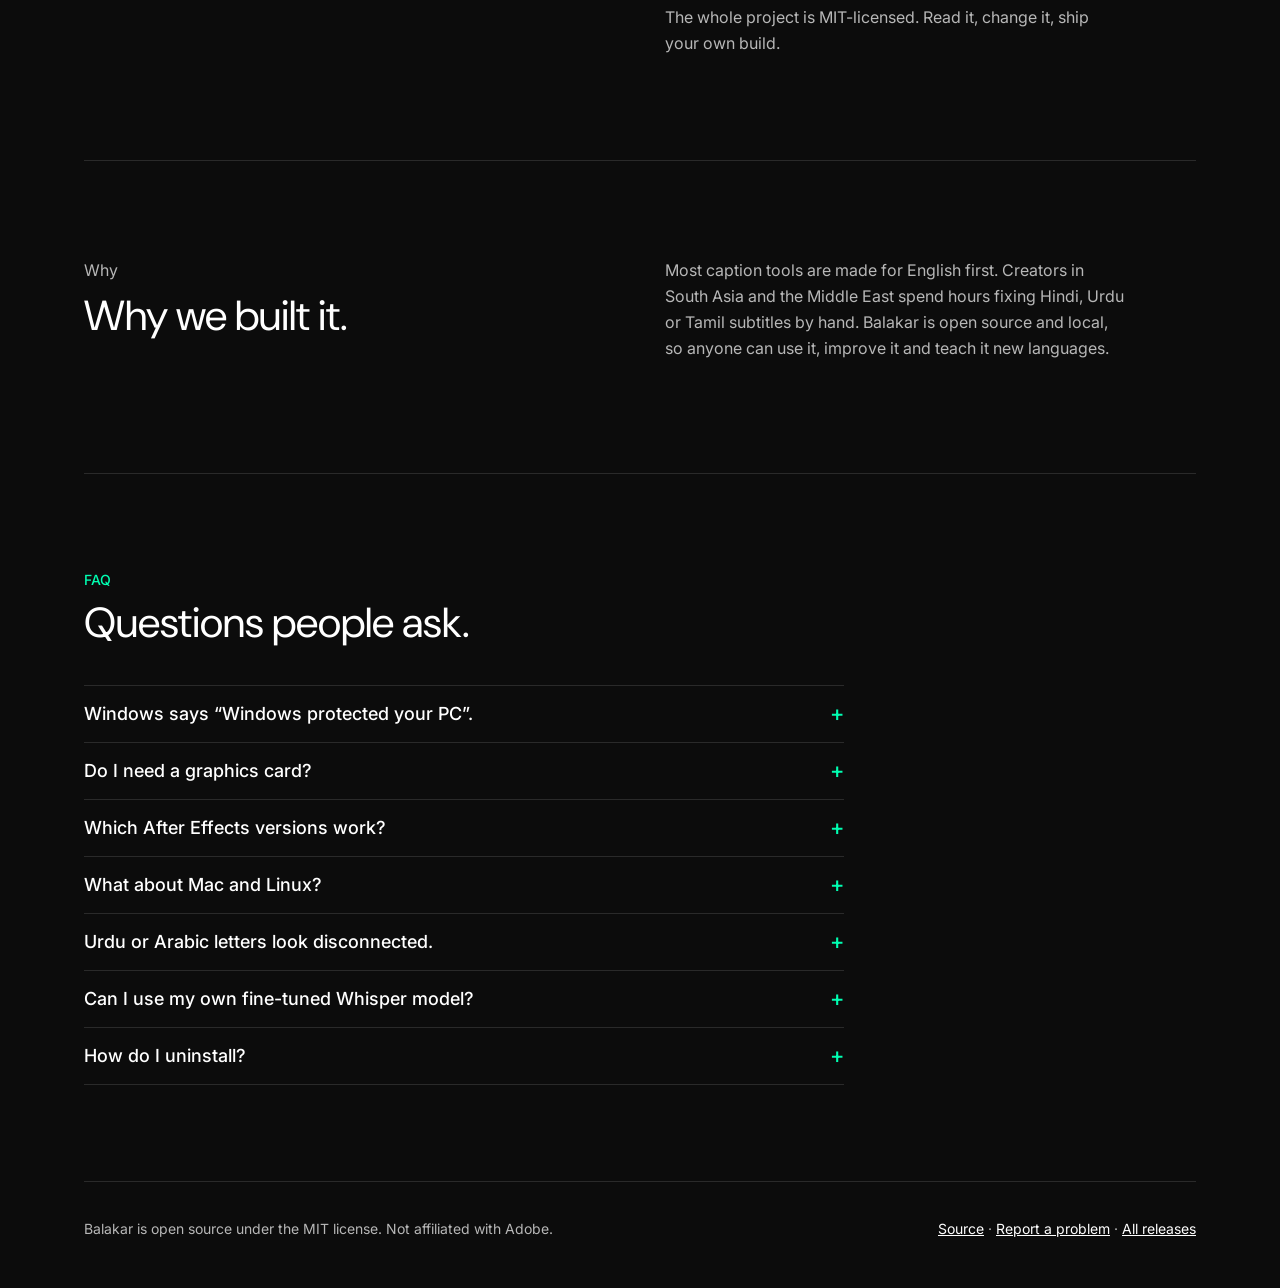
==== commit 0c70cf4a: "Add files via upload" ====
--- a/website/index.html
+++ b/website/index.html
@@ -5,91 +5,168 @@
 <meta name="viewport" content="width=device-width, initial-scale=1">
 <title>Balakar - free captions for After Effects in 20 languages</title>
 <meta name="description" content="Open-source After Effects panel that makes captions in Hindi, Urdu, Tamil and 17 more languages. Runs on your own PC. No account, no API key.">
-<link rel="icon" href="data:image/svg+xml,%3Csvg xmlns='http://www.w3.org/2000/svg' viewBox='0 0 32 32'%3E%3Crect width='32' height='32' rx='7' fill='%23070d1a'/%3E%3Crect x='5' y='20' width='22' height='5' rx='2.5' fill='%23ffb020'/%3E%3Crect x='5' y='11' width='13' height='5' rx='2.5' fill='%23e9eefb'/%3E%3C/svg%3E">
+<link rel="icon" href="data:image/svg+xml,%3Csvg xmlns='http://www.w3.org/2000/svg' viewBox='0 0 32 32'%3E%3Crect width='32' height='32' rx='9' fill='%230C0C0C'/%3E%3Ccircle cx='16' cy='16' r='7' fill='%2300FFB2'/%3E%3C/svg%3E">
+<link rel="preconnect" href="https://fonts.googleapis.com">
+<link rel="preconnect" href="https://fonts.gstatic.com" crossorigin>
+<link href="https://fonts.googleapis.com/css2?family=Inter:wght@400;500;600;700;800&family=DM+Sans:wght@400;500;700&display=swap" rel="stylesheet">
 <script>
   /* The only line you edit after forking: your GitHub "owner/repo". */
   window.BALAKAR = { repo: "lassi-420/balakar.io" };
 </script>
 <style>
-:root{--ink:#070d1a;--panel:#0e1830;--line:#1c2c4b;--text:#e9eefb;--mut:#93a5c6;--saf:#ffb020;--blue:#4c8dff;
-  --sans:ui-sans-serif,system-ui,"Segoe UI","Nirmala UI","Noto Sans","Noto Sans Devanagari","Noto Sans Tamil","Noto Sans Bengali","Noto Naskh Arabic","Segoe UI Historic",sans-serif;
-  --mono:ui-monospace,"Cascadia Mono",Consolas,monospace}
-*{box-sizing:border-box}html{scroll-behavior:smooth}
-body{margin:0;background:var(--ink);color:var(--text);font:17px/1.6 var(--sans);-webkit-font-smoothing:antialiased}
-a{color:var(--blue)}a:hover{color:#8db6ff}
-:focus-visible{outline:3px solid var(--saf);outline-offset:3px;border-radius:6px}
-.wrap{max-width:1080px;margin:0 auto;padding:0 24px}
-header.top{display:flex;justify-content:space-between;align-items:center;padding:22px 0}
-.brand{font-weight:800;font-size:20px;letter-spacing:-.02em;color:var(--text);text-decoration:none}
-.brand i{display:inline-block;width:10px;height:10px;border-radius:50%;background:var(--saf);margin-right:8px}
-nav a{color:var(--mut);text-decoration:none;margin-left:22px;font-size:15px}nav a:hover{color:var(--text)}
-.hero{display:grid;grid-template-columns:1.1fr .9fr;gap:56px;align-items:center;padding:36px 0 72px}
-h1{font-size:clamp(36px,5.2vw,60px);line-height:1.04;letter-spacing:-.035em;margin:0 0 20px;font-weight:800;max-width:14ch}
-.lede{font-size:19px;color:var(--mut);max-width:46ch;margin:0 0 30px}
-.cta{display:flex;flex-wrap:wrap;gap:12px;align-items:center}
-.btn{display:inline-block;padding:14px 22px;border-radius:12px;font-weight:700;text-decoration:none;font-size:16px;border:1px solid var(--line);color:var(--text);background:var(--panel)}
-.btn:hover{border-color:var(--blue);color:var(--text)}
-.btn.main{background:var(--saf);border-color:var(--saf);color:#1a1200}.btn.main:hover{background:#ffc04d;color:#1a1200}
-.fine{color:var(--mut);font-size:14px;margin:14px 0 0}
-.stage{justify-self:center;width:100%;max-width:340px}
-.phone{position:relative;aspect-ratio:9/16;border-radius:30px;border:1px solid var(--line);overflow:hidden;
-  background:linear-gradient(165deg,#16305e 0%,#0b1a36 55%,#101a2e 100%);box-shadow:0 30px 60px -30px #000}
-.phone::before{content:"";position:absolute;inset:0;background:radial-gradient(circle at 30% 25%,#2a5fb866,transparent 55%)}
-.cap{position:absolute;left:6%;right:6%;top:62%;text-align:center;font-weight:800;font-size:clamp(24px,3.6vw,34px);line-height:1.25;
-  text-shadow:0 0 0 #000,2px 2px 0 #000,-2px -2px 0 #000,2px -2px 0 #000,-2px 2px 0 #000;transition:none}
-.cap span{display:inline-block;margin:0 .12em;transition:color .12s,transform .12s}
-.cap span.on{color:var(--saf);transform:scale(1.12)}
-.chips{display:flex;flex-wrap:wrap;gap:8px;margin-top:16px;justify-content:center}
-.chips button{font:inherit;font-size:14px;color:var(--mut);background:transparent;border:1px solid var(--line);border-radius:999px;padding:6px 14px;cursor:pointer}
-.chips button[aria-pressed=true]{color:#1a1200;background:var(--saf);border-color:var(--saf);font-weight:700}
-section{padding:64px 0;border-top:1px solid var(--line)}
-h2{font-size:clamp(26px,3.4vw,38px);letter-spacing:-.025em;line-height:1.12;margin:0 0 28px;max-width:20ch}
-dl.feat{display:grid;grid-template-columns:repeat(2,1fr);gap:26px 56px;margin:0}
-dl.feat dt{font-weight:700;margin-bottom:2px}dl.feat dd{margin:0;color:var(--mut);max-width:44ch}
-ol.steps{margin:0;padding:0;list-style:none;display:grid;gap:22px;max-width:640px;counter-reset:s}
-ol.steps li{counter-increment:s;display:grid;grid-template-columns:44px 1fr;gap:14px}
-ol.steps li::before{content:counter(s);width:44px;height:44px;border-radius:50%;display:grid;place-items:center;font-weight:800;background:var(--panel);border:1px solid var(--line);color:var(--saf)}
-ol.steps b{display:block}ol.steps span{color:var(--mut)}
-.split{display:grid;grid-template-columns:1fr 1fr;gap:56px}
-.split p{color:var(--mut);margin:0 0 14px;max-width:46ch}
-.langs{columns:2;margin:0;padding:0;list-style:none;color:var(--mut)}.langs li{padding:2px 0}
-code,kbd{font-family:var(--mono);font-size:.9em;background:var(--panel);border:1px solid var(--line);border-radius:6px;padding:1px 6px}
-details{border-bottom:1px solid var(--line);padding:16px 0;max-width:760px}
-summary{cursor:pointer;font-weight:700;list-style:none;display:flex;justify-content:space-between;gap:16px}
-summary::-webkit-details-marker{display:none}summary::after{content:"+";color:var(--saf);font-size:22px;line-height:1}
-details[open] summary::after{content:"\2212"}details p{color:var(--mut);margin:10px 0 0}
-footer{border-top:1px solid var(--line);padding:34px 0 60px;color:var(--mut);font-size:14px;display:flex;flex-wrap:wrap;gap:12px 28px;justify-content:space-between}
+:root{
+  --primary:#00FFB2;--primary-60:#33FFC0;--primary-70:#66FFD0;--primary-20:#00FFB233;
+  --secondary:#1F1F1F;--tertiary:#424242;--neutral:#0C0C0C;--surface:#141414;
+  --on-surface:#FFFFFF;--error:#FF4D4F;--surface-contrast:#FFFFFF1F;
+  --r-sm:12px;--r-md:20px;--r-lg:30px;--r-xl:48px;--r-full:9999px;
+  --sp-xs:8px;--sp-sm:16px;--sp-md:36px;--sp-lg:50px;--sp-xl:76px;--sp-gutter:24px;--sp-section:96px;
+  --mut:#B7B7B7;
+}
+*{box-sizing:border-box}
+html{scroll-behavior:smooth}
+body{margin:0;background:var(--neutral);color:var(--on-surface);
+  font-family:Inter,ui-sans-serif,system-ui,"Segoe UI","Nirmala UI","Noto Sans",sans-serif;
+  font-size:16px;line-height:26px;-webkit-font-smoothing:antialiased}
+a{color:var(--on-surface)}
+:focus-visible{outline:2px solid var(--primary);outline-offset:3px;border-radius:8px}
+.wrap{max-width:1160px;margin:0 auto;padding:0 var(--sp-gutter)}
+header.top{display:flex;justify-content:space-between;align-items:center;padding:var(--sp-sm) 0}
+.brand{font-family:"DM Sans",Inter,sans-serif;font-weight:700;font-size:20px;letter-spacing:-.01em;
+  color:var(--on-surface);text-decoration:none;display:flex;align-items:center;gap:8px}
+.brand i{display:inline-block;width:10px;height:10px;border-radius:50%;background:var(--primary);
+  box-shadow:0 0 14px 2px var(--primary-20)}
+nav{display:flex;align-items:center;gap:var(--sp-md)}
+nav a{font:16px/24px Inter;font-weight:400;color:var(--mut);text-decoration:none}
+nav a:hover{color:var(--on-surface)}
+.btn{display:inline-flex;align-items:center;justify-content:center;height:52px;padding:0 24px;
+  border-radius:var(--r-xl);font:18px/24px Inter;font-weight:500;text-decoration:none;border:1px solid transparent;white-space:nowrap}
+.btn.primary{background:var(--primary);color:var(--neutral);box-shadow:0 0 0 1px var(--primary-20),0 8px 40px -8px var(--primary-20)}
+.btn.primary:hover{background:var(--primary-60);color:var(--neutral)}
+.btn.secondary{background:var(--secondary);color:var(--on-surface);border-color:var(--surface-contrast)}
+.btn.secondary:hover{border-color:var(--primary-20);color:var(--on-surface)}
+.btn.tertiary{background:transparent;color:var(--on-surface);height:auto;padding:0;font:16px/24px Inter;font-weight:400}
+.btn.tertiary:hover{color:var(--primary)}
+
+.hero{padding:var(--sp-xl) 0 var(--sp-section);text-align:center;position:relative}
+.hero::after{content:"";position:absolute;left:50%;bottom:0;transform:translateX(-50%);width:70%;height:1px;
+  background:linear-gradient(90deg,transparent,var(--primary-20) 20%,var(--primary) 50%,var(--primary-20) 80%,transparent);
+  filter:drop-shadow(0 0 18px var(--primary))}
+.eyebrow{display:inline-flex;align-items:center;gap:8px;background:var(--secondary);border:1px solid var(--surface-contrast);
+  border-radius:var(--r-full);padding:10px 18px;font:14px/20px Inter;font-weight:500;color:var(--primary);margin:0 0 var(--sp-sm)}
+h1{font-family:Inter;font-weight:500;font-size:clamp(34px,5.4vw,64px);line-height:1.08;letter-spacing:0;
+  margin:0 auto var(--sp-sm);max-width:18ch}
+.lede{font:18px/28px Inter;color:var(--mut);max-width:52ch;margin:0 auto var(--sp-md)}
+.cta{display:flex;flex-wrap:wrap;gap:var(--sp-xs);align-items:center;justify-content:center}
+.fine{color:var(--mut);font:14px/22px Inter;margin:var(--sp-sm) 0 0}
+
+.stage{max-width:300px;margin:var(--sp-lg) auto 0}
+.phone{position:relative;aspect-ratio:9/16;border-radius:var(--r-lg);border:1px solid var(--surface-contrast);
+  overflow:hidden;background:radial-gradient(120% 90% at 50% 0%,#1a2420 0%,var(--surface) 55%,var(--neutral) 100%);
+  box-shadow:0 0 0 1px var(--surface-contrast),0 40px 90px -40px #000}
+.cap{position:absolute;left:6%;right:6%;top:62%;text-align:center;font-weight:700;font-family:Inter;
+  font-size:clamp(22px,3.4vw,30px);line-height:1.25}
+.cap span{display:inline-block;margin:0 .12em;color:var(--on-surface);transition:color .12s,text-shadow .12s}
+.cap span.on{color:var(--primary);text-shadow:0 0 16px var(--primary-20)}
+.chips{display:flex;flex-wrap:wrap;gap:8px;margin-top:var(--sp-sm);justify-content:center}
+.chips button{font:14px/20px Inter;font-weight:500;color:var(--on-surface);background:var(--secondary);
+  border:1px solid var(--surface-contrast);border-radius:var(--r-full);padding:10px;cursor:pointer}
+.chips button[aria-pressed=true]{background:var(--primary-20);color:var(--primary);border-color:transparent}
+
+section{padding:var(--sp-section) 0;border-top:1px solid var(--surface-contrast)}
+.kicker{font:14px/20px Inter;font-weight:500;color:var(--primary);margin:0 0 var(--sp-xs);text-transform:none}
+h2{font-family:"DM Sans",Inter;font-weight:400;font-size:clamp(28px,3.6vw,42px);line-height:1.2;
+  letter-spacing:0;margin:0 0 var(--sp-md);max-width:22ch}
+.center{text-align:center;max-width:680px;margin-left:auto;margin-right:auto}
+
+.grid2{display:grid;grid-template-columns:repeat(2,1fr);gap:var(--sp-sm)}
+.card{background:var(--surface);border:1px solid var(--surface-contrast);border-radius:var(--r-lg);padding:20px}
+.card h3{font:24px/32px Inter;font-weight:500;margin:0 0 6px}
+.card p{font:16px/26px Inter;color:var(--mut);margin:0}
+
+.tiles{display:grid;grid-template-columns:repeat(4,1fr);gap:var(--sp-sm)}
+.tile{margin:0}
+.tile .thumb{aspect-ratio:4/5;border-radius:var(--r-lg);border:1px solid var(--surface-contrast);
+  background:var(--surface);display:grid;place-items:end center;padding:0 10px 22%;text-align:center;
+  font-weight:800;font-size:20px;line-height:1.2;position:relative;overflow:hidden}
+.tile .thumb::before{content:"";position:absolute;inset:0;background:radial-gradient(120% 70% at 50% 100%,var(--primary-20),transparent 70%)}
+.tile .thumb>*{position:relative}
+.tile figcaption{margin-top:var(--sp-xs);font:14px/22px Inter;color:var(--mut)}
+.tile b{color:var(--primary)}
+.t1{text-transform:uppercase;text-shadow:2px 2px 0 #000,-2px -2px 0 #000,2px -2px 0 #000,-2px 2px 0 #000}
+.t2{font-size:34px!important;align-content:center;padding:0!important;text-transform:uppercase;text-shadow:3px 3px 0 #000}
+.t3{font-weight:500!important;font-size:16px!important}
+.t4 b{color:var(--primary)}
+.t5 span{background:#fff;color:#111;border-radius:var(--r-full);padding:6px 14px}
+.t6 span{background:#000b;border-radius:var(--r-sm);padding:6px 12px;font-weight:600}
+.t7{color:#e6fbff;text-shadow:0 0 10px var(--primary)}.t7 b{color:var(--primary);text-shadow:0 0 10px var(--primary)}
+.t8{font-family:ui-monospace,Consolas,monospace;font-weight:500!important}.t8::after{content:"|";color:var(--primary)}
+
+ol.steps{margin:0;padding:0;list-style:none;display:grid;gap:var(--sp-sm);max-width:640px}
+ol.steps li{counter-increment:s;display:grid;grid-template-columns:52px 1fr;gap:var(--sp-xs);align-items:start}
+ol.steps{counter-reset:s}
+ol.steps li::before{content:counter(s);width:52px;height:52px;border-radius:var(--r-full);display:grid;place-items:center;
+  font:18px/24px Inter;font-weight:500;background:var(--secondary);border:1px solid var(--surface-contrast);color:var(--primary)}
+ol.steps b{display:block;font:18px/24px Inter;font-weight:500;margin-bottom:2px}
+ol.steps span{color:var(--mut);font:16px/26px Inter}
+
+.split{display:grid;grid-template-columns:1fr 1fr;gap:var(--sp-lg)}
+.split p{color:var(--mut);font:16px/26px Inter;margin:0 0 var(--sp-xs);max-width:46ch}
+
+.free{display:grid;grid-template-columns:repeat(2,1fr);gap:var(--sp-xs) var(--sp-md);list-style:none;padding:0;margin:0;max-width:760px}
+.free li{font:16px/26px Inter;display:flex;gap:10px}
+.free li::before{content:"";flex:0 0 20px;height:20px;border-radius:var(--r-full);background:var(--primary-20);
+  position:relative}
+.free li::after{content:"\2713";position:absolute;margin-left:4px;margin-top:1px;color:var(--primary);font-size:13px;font-weight:700}
+
+code,kbd{font-family:ui-monospace,Consolas,monospace;font-size:.9em;background:var(--secondary);
+  border:1px solid var(--surface-contrast);border-radius:8px;padding:2px 8px}
+
+details{border-top:1px solid var(--surface-contrast);padding:var(--sp-sm) 0;max-width:760px}
+details:last-child{border-bottom:1px solid var(--surface-contrast)}
+summary{cursor:pointer;font:18px/24px Inter;font-weight:500;list-style:none;display:flex;justify-content:space-between;gap:16px}
+summary::-webkit-details-marker{display:none}
+summary::after{content:"+";color:var(--primary);font-size:22px;line-height:1}
+details[open] summary::after{content:"\2212"}
+details p{color:var(--mut);font:16px/26px Inter;margin:10px 0 0}
+
+footer{border-top:1px solid var(--surface-contrast);padding:var(--sp-md) 0 var(--sp-lg);color:var(--mut);
+  font:14px/22px Inter;display:flex;flex-wrap:wrap;gap:12px var(--sp-md);justify-content:space-between}
 .sr{position:absolute;width:1px;height:1px;overflow:hidden;clip:rect(0 0 0 0)}
-@media(max-width:820px){.hero,.split{grid-template-columns:1fr;gap:40px}dl.feat{grid-template-columns:1fr}nav a:not(.keep){display:none}}
+
+@media(max-width:820px){
+  .hero{padding:var(--sp-lg) 0 var(--sp-md)}
+  .grid2,.tiles,.split{grid-template-columns:1fr}
+  .free{grid-template-columns:1fr}
+  nav a:not(.keep){display:none}
+}
 @media(prefers-reduced-motion:reduce){.cap span{transition:none}}
-.tiles{display:grid;grid-template-columns:repeat(4,1fr);gap:16px}.tile{margin:0}
-.tile div{aspect-ratio:4/5;border-radius:16px;border:1px solid var(--line);background:linear-gradient(160deg,#16305e,#0b1a36);display:grid;place-items:end center;padding:0 10px 22%;text-align:center;font-weight:800;font-size:20px;line-height:1.2}
-.tile figcaption{margin-top:8px;font-size:14px;color:var(--mut)}.tile b{color:var(--saf)}
-.t1{text-transform:uppercase;text-shadow:2px 2px 0 #000,-2px -2px 0 #000,2px -2px 0 #000,-2px 2px 0 #000}.t2{font-size:34px!important;align-content:center;padding:0!important;text-transform:uppercase;text-shadow:3px 3px 0 #000}
-.t3{font-weight:500!important;font-size:16px!important}.t4 b{color:#3ddc84}.t5 span{background:#fff;color:#111;border-radius:20px;padding:6px 14px}
-.t6 span{background:#000b;border-radius:8px;padding:6px 12px;font-weight:600}.t7{color:#e6fbff;text-shadow:0 0 10px #00b7ff}.t7 b{color:#ff2ec4;text-shadow:0 0 10px #ff2ec4}.t8{font-family:var(--mono);font-weight:500!important}.t8::after{content:"|";color:var(--saf)}
-.free{display:grid;grid-template-columns:1fr 1fr;gap:10px 40px;list-style:none;padding:0;margin:0;max-width:760px}.free li::before{content:"\2713";color:var(--saf);margin-right:10px;font-weight:800}
-.why p{color:var(--mut);max-width:62ch}@media(max-width:820px){.tiles{grid-template-columns:repeat(2,1fr)}.free{grid-template-columns:1fr}}
 </style>
 </head>
 <body>
 <div class="wrap">
   <header class="top">
     <a class="brand" href="#"><i></i>Balakar</a>
-    <nav><a href="app.html">Try online</a><a href="#styles">Styles</a><a href="#features">Features</a><a href="#free">Free</a><a href="#install">Install</a><a href="#faq">FAQ</a><a class="keep" data-gh href="#">GitHub</a></nav>
+    <nav>
+      <a href="app.html">Try online</a>
+      <a href="#styles">Styles</a>
+      <a href="#features">Features</a>
+      <a href="#free">Free</a>
+      <a class="keep" data-gh href="#">GitHub</a>
+    </nav>
   </header>
 
   <main>
   <div class="hero">
-    <div>
-      <h1>Captions in the language your audience speaks.</h1>
-      <p class="lede">A free After Effects panel that turns speech into styled captions in Hindi, Urdu, Tamil and 17 more languages. It runs on your own PC, so there is no account to make and nothing to pay for.</p>
-      <div class="cta">
-        <a class="btn main" id="dl" href="#">Download for Windows</a>
-        <a class="btn" href="app.html">Try it in your browser</a><a class="btn" data-gh href="#">View source on GitHub</a>
-      </div>
-      <p class="fine" id="dlinfo">Windows 10 or 11 &middot; free &middot; MIT license &middot; works offline after setup</p>
-    </div>
+    <span class="eyebrow">Open source &middot; runs on your PC</span>
+    <h1>Captions in the language your audience speaks.</h1>
+    <p class="lede">A free After Effects panel - and a free browser app - that turns speech into styled captions in Hindi, Urdu, Tamil and 17 more languages. Nothing uploads, nothing to pay for.</p>
+    <div class="cta">
+      <a class="btn primary" id="dl" href="#">Download for Windows</a>
+      <a class="btn secondary" href="app.html">Try it in your browser</a>
+      <a class="btn tertiary" data-gh href="#">View source on GitHub &rarr;</a>
+    </div>
+    <p class="fine" id="dlinfo">Windows 10 or 11 &middot; free &middot; MIT license &middot; works offline after setup</p>
+
     <div class="stage">
       <div class="phone" aria-hidden="true"><div class="cap" id="cap" dir="auto"></div></div>
       <div class="chips" role="group" aria-label="Preview language" id="chips"></div>
@@ -98,21 +175,24 @@
   </div>
 
   <section id="features">
-    <h2>Everything you need to caption a reel, nothing that needs the internet.</h2>
-    <dl class="feat">
-      <div><dt>20 languages</dt><dd>Hindi, English, Nepali, Urdu, Tamil, Malayalam, Gujarati, Bengali, Punjabi, Telugu, Sindhi, Marathi, Kannada, Pashto, Malay, Assamese, Persian, Arabic, plus Odia and Kashmiri with a model you supply.</dd></div>
-      <div><dt>12 caption styles</dt><dd>Bold highlight, word pop, karaoke fill, boxed bubble, typewriter and more. Change the font, colours, size and position, or save your own as a JSON file.</dd></div>
-      <div><dt>Word-by-word highlight</dt><dd>The spoken word lights up in time with the audio. Restyle every caption layer at once, or just the ones you select.</dd></div>
-      <div><dt>Fix mistakes before you build</dt><dd>Edit the text, split or merge lines, find and replace, shift the timing, then send it to your composition.</dd></div>
-      <div><dt>Batch and export</dt><dd>Queue as many clips or audio files as you like. Export SRT, VTT, TXT, Markdown or Word, with right-to-left text handled properly.</dd></div>
-      <div><dt>Alpha and chroma renders</dt><dd>Set up a transparent, green-screen or blue-screen render in one click.</dd></div>
-      <div><dt>Cleaner audio</dt><dd>Reduce background noise and level the voice before transcribing, using ffmpeg or optional DeepFilterNet.</dd></div>
-      <div><dt>Translation</dt><dd>Translate to English with Whisper, or to more than 70 languages with the optional offline translation model.</dd></div>
-    </dl>
-  </section>
-
-  <section id="styles"><h2>Caption styles you can change.</h2><div class="tiles"><figure class="tile"><div class="t1" aria-hidden="true">FREE <b>CAPTIONS</b> FOR ALL</div><figcaption>Bold Highlight</figcaption></figure><figure class="tile"><div class="t2" aria-hidden="true"><b>FREE</b></div><figcaption>Word Pop</figcaption></figure><figure class="tile"><div class="t3" aria-hidden="true">Free captions for everyone</div><figcaption>Clean Minimal</figcaption></figure><figure class="tile"><div class="t4" aria-hidden="true">Free <b>captions</b> for everyone</div><figcaption>Karaoke Fill</figcaption></figure><figure class="tile"><div class="t5" aria-hidden="true"><span>Free captions</span></div><figcaption>Bubble Box</figcaption></figure><figure class="tile"><div class="t6" aria-hidden="true"><span>Free captions for everyone</span></div><figcaption>Dark Box</figcaption></figure><figure class="tile"><div class="t7" aria-hidden="true">Free <b>captions</b> for all</div><figcaption>Neon Glow</figcaption></figure><figure class="tile"><div class="t8" aria-hidden="true">Free captions for ev</div><figcaption>Typewriter</figcaption></figure></div><p class="fine">12 built-in styles. Every colour, font, size and position can be changed, and you can add your own as a JSON file.</p></section>
+    <p class="kicker center">Features</p>
+    <h2 class="center">Everything you need to caption a reel, nothing that needs the internet.</h2>
+    <div class="grid2">
+      <div class="card"><h3>20 languages</h3><p>Hindi, English, Nepali, Urdu, Tamil, Malayalam, Gujarati, Bengali, Punjabi, Telugu, Sindhi, Marathi, Kannada, Pashto, Malay, Assamese, Persian, Arabic, plus Odia and Kashmiri with a model you supply.</p></div>
+      <div class="card"><h3>12 caption styles</h3><p>Bold highlight, word pop, karaoke fill, boxed bubble, typewriter and more. Change the font, colours, size and position, or save your own as a JSON file.</p></div>
+      <div class="card"><h3>Word-by-word highlight</h3><p>The spoken word lights up in time with the audio. Restyle every caption layer at once, or just the ones you select.</p></div>
+      <div class="card"><h3>Fix mistakes before you build</h3><p>Edit the text, split or merge lines, find and replace, shift the timing, then send it to your composition.</p></div>
+      <div class="card"><h3>Batch and export</h3><p>Queue as many clips or audio files as you like. Export SRT, VTT, TXT, Markdown or Word, with right-to-left text handled properly.</p></div>
+      <div class="card"><h3>Alpha and chroma renders</h3><p>Set up a transparent, green-screen or blue-screen render in one click.</p></div>
+      <div class="card"><h3>Cleaner audio</h3><p>Reduce background noise and level the voice before transcribing, using ffmpeg or optional DeepFilterNet.</p></div>
+      <div class="card"><h3>Translation</h3><p>Translate to English with Whisper, or to more than 70 languages with the optional offline translation model.</p></div>
+    </div>
+  </section>
+
+  <section id="styles"><p class="kicker">Styles</p><h2>Caption styles you can change.</h2><div class="tiles"><figure class="tile"><div class="thumb t1" aria-hidden="true">FREE <b>CAPTIONS</b> FOR ALL</div><figcaption>Bold Highlight</figcaption></figure><figure class="tile"><div class="thumb t2" aria-hidden="true"><b>FREE</b></div><figcaption>Word Pop</figcaption></figure><figure class="tile"><div class="thumb t3" aria-hidden="true">Free captions for everyone</div><figcaption>Clean Minimal</figcaption></figure><figure class="tile"><div class="thumb t4" aria-hidden="true">Free <b>captions</b> for everyone</div><figcaption>Karaoke Fill</figcaption></figure><figure class="tile"><div class="thumb t5" aria-hidden="true"><span>Free captions</span></div><figcaption>Bubble Box</figcaption></figure><figure class="tile"><div class="thumb t6" aria-hidden="true"><span>Free captions for everyone</span></div><figcaption>Dark Box</figcaption></figure><figure class="tile"><div class="thumb t7" aria-hidden="true">Free <b>captions</b> for all</div><figcaption>Neon Glow</figcaption></figure><figure class="tile"><div class="thumb t8" aria-hidden="true">Free captions for ev</div><figcaption>Typewriter</figcaption></figure></div><p class="fine">12 built-in styles. Every colour, font, size and position can be changed, and you can add your own as a JSON file.</p></section>
+
   <section id="install">
+    <p class="kicker">Install</p>
     <h2>Install in three steps.</h2>
     <ol class="steps">
       <li><div><b>Download the installer</b><span>One file, <code>Balakar-Setup.exe</code>, from the button above or the Releases page.</span></div></li>
@@ -121,9 +201,11 @@
     </ol>
   </section>
 
+  <section id="free"><p class="kicker">Pricing</p><h2>Everything is free. No plans, no credits.</h2><ul class="free"><li>All 20 languages</li><li>All caption styles</li><li>No watermark</li><li>No video length limit</li><li>Custom fonts</li><li>Unlimited batch</li><li>SRT and VTT export</li><li>TXT, Markdown and Word transcripts</li><li>Audio cleanup</li><li>Translation</li><li>Alpha, green and blue screen renders</li><li>Audio-only files such as MP3</li></ul><p class="fine">Because it runs on your own computer, there is no server bill to pass on to you.</p></section>
+
   <section id="privacy">
     <div class="split">
-      <div><h2>Your footage never leaves your PC.</h2></div>
+      <div><p class="kicker">Privacy</p><h2>Your footage never leaves your PC.</h2></div>
       <div>
         <p>Speech recognition, translation and audio cleanup all run locally. After setup you can unplug the network and keep working.</p>
         <p>The engine listens only on <code>127.0.0.1</code> and needs a secret token that changes every time it starts, so other programs and web pages cannot talk to it.</p>
@@ -132,9 +214,10 @@
     </div>
   </section>
 
-  <section id="free"><h2>Everything is free. No plans, no credits.</h2><ul class="free"><li>All 20 languages</li><li>All caption styles</li><li>No watermark</li><li>No video length limit</li><li>Custom fonts</li><li>Unlimited batch</li><li>SRT and VTT export</li><li>TXT, Markdown and Word transcripts</li><li>Audio cleanup</li><li>Translation</li><li>Alpha, green and blue screen renders</li><li>Audio-only files such as MP3</li></ul><p class="fine">Because it runs on your own computer, there is no server bill to pass on to you.</p></section>
-  <section id="why" class="why"><h2>Why we built it.</h2><p>Most caption tools are made for English first. Creators in South Asia and the Middle East spend hours fixing Hindi, Urdu or Tamil subtitles by hand. Balakar is open source and local, so anyone can use it, improve it and teach it new languages.</p></section>
+  <section id="why"><div class="split"><div><p class="kicker">Why</p><h2>Why we built it.</h2></div><div><p>Most caption tools are made for English first. Creators in South Asia and the Middle East spend hours fixing Hindi, Urdu or Tamil subtitles by hand. Balakar is open source and local, so anyone can use it, improve it and teach it new languages.</p></div></div></section>
+
   <section id="faq">
+    <p class="kicker">FAQ</p>
     <h2>Questions people ask.</h2>
     <details><summary>Windows says &ldquo;Windows protected your PC&rdquo;.</summary><p>The installer is not code-signed yet, so SmartScreen warns about any new unsigned file. Choose More info, then Run anyway. You can check the file against the SHA-256 listed on the release page, or build it yourself from the source.</p></details>
     <details><summary>Do I need a graphics card?</summary><p>No. The Small model works on a normal CPU. An NVIDIA card makes transcription much faster and lets you use the Large v3 turbo model comfortably.</p></details>
